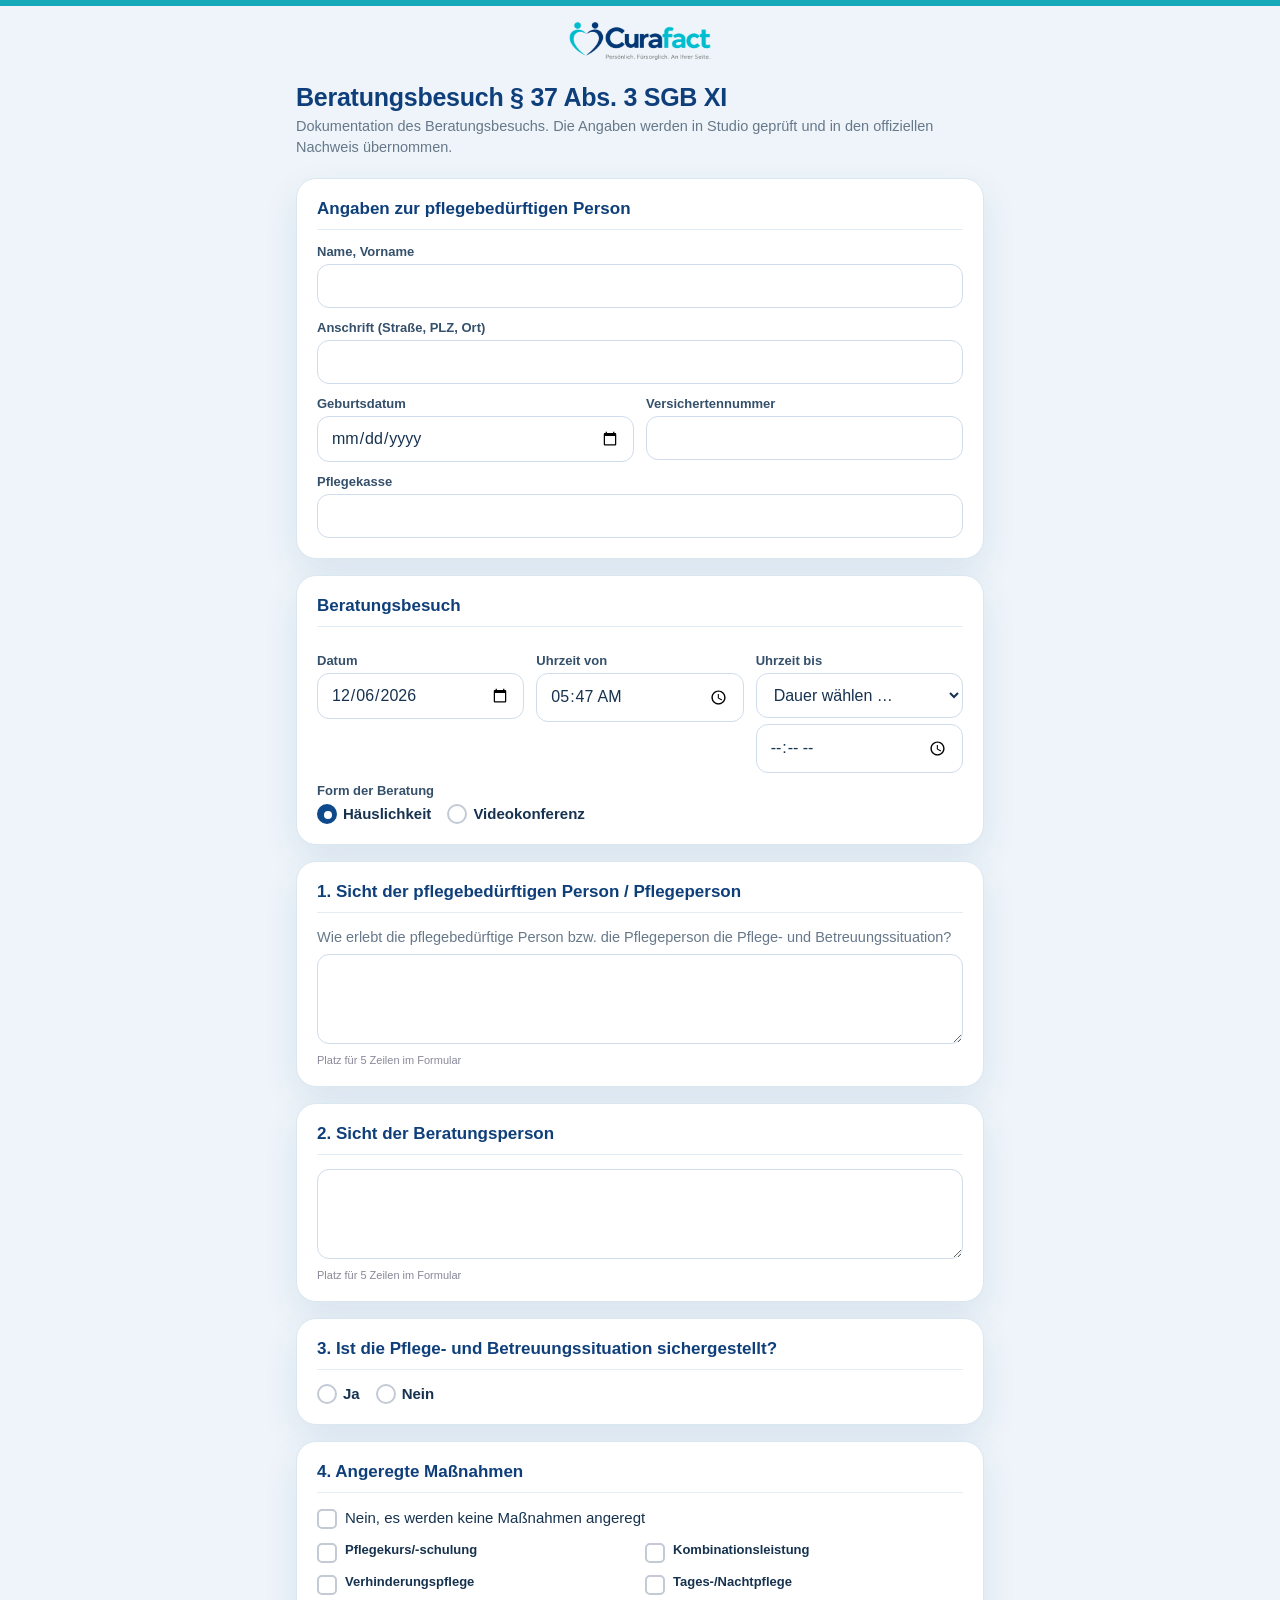
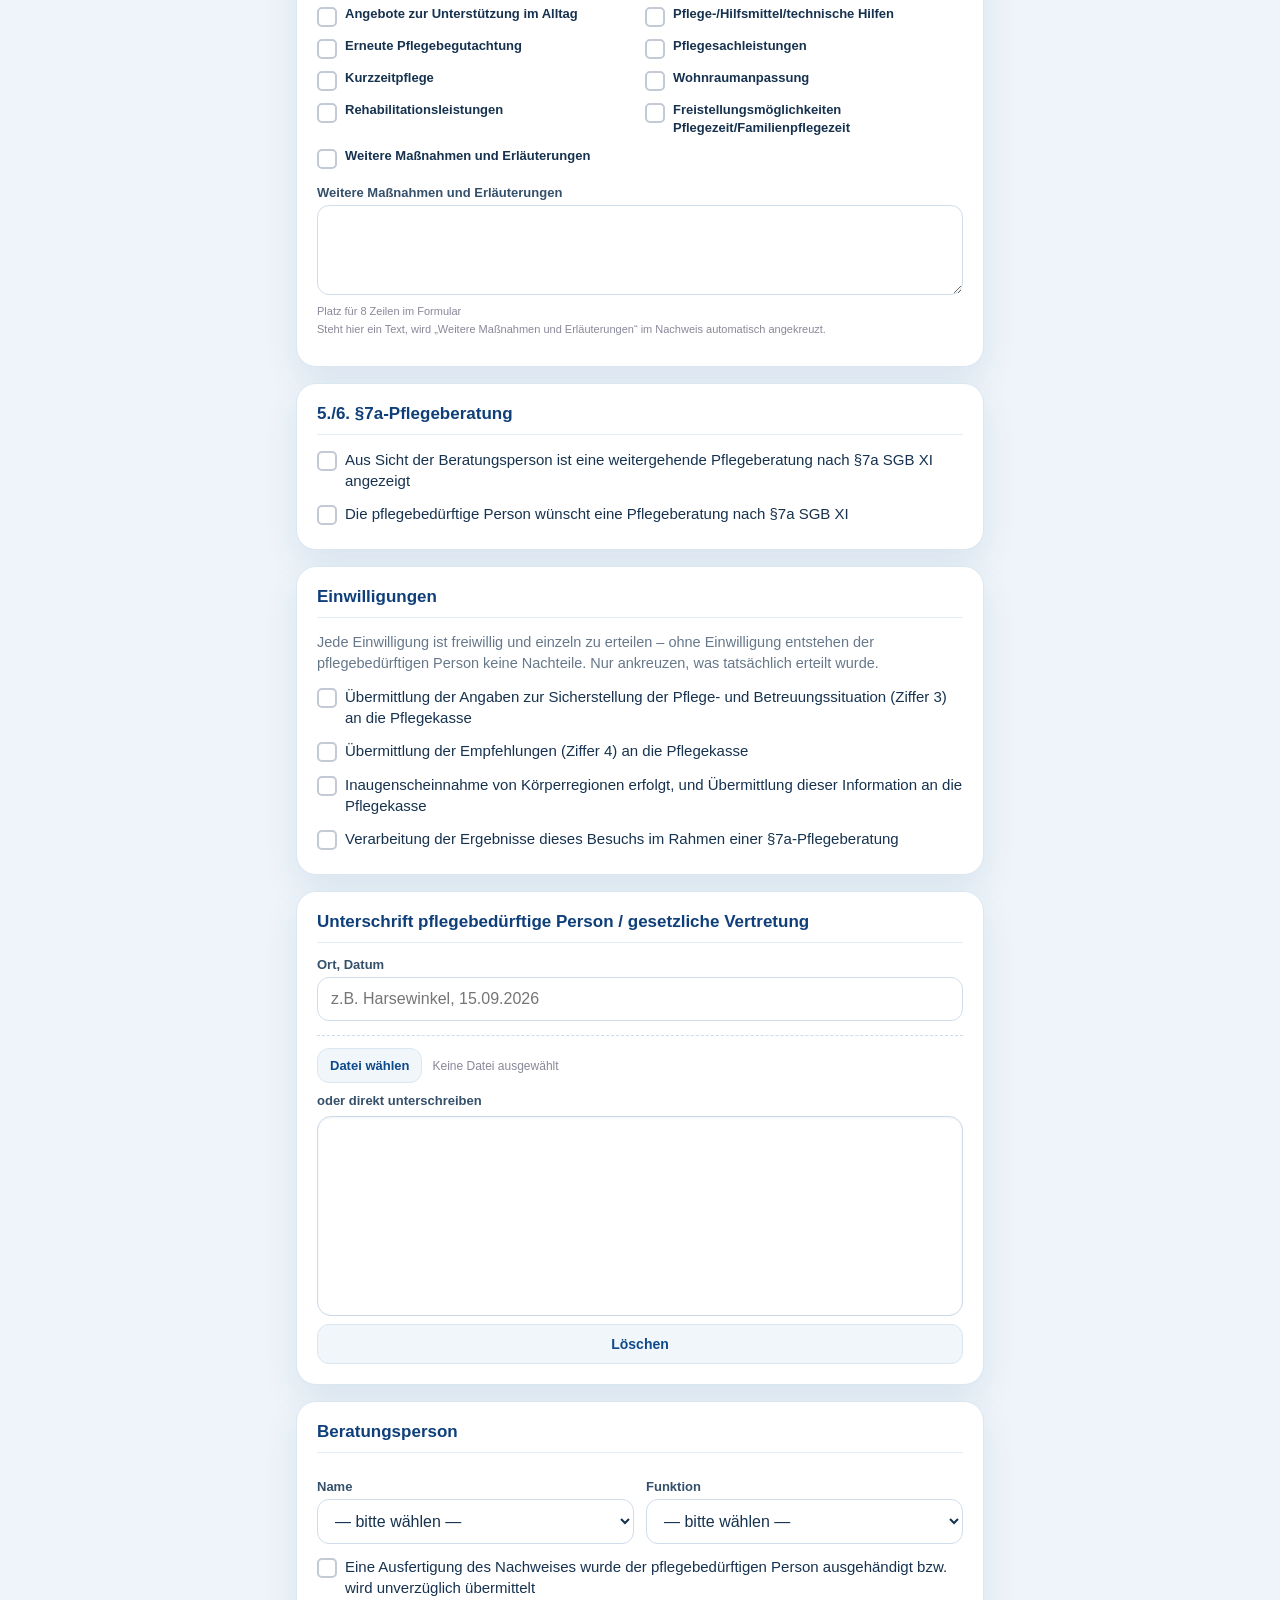
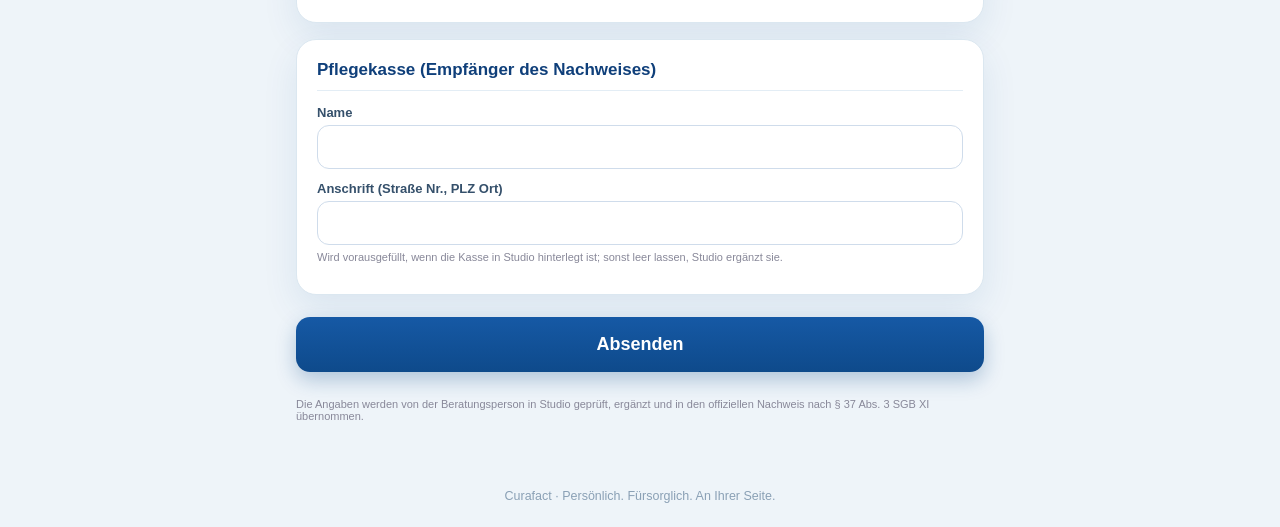
==== beratung.html @ b0fb22d9 "Unterschrift-Seite neu gestaltet (Curafact-Design, glatte Zeichnung, Erfolgsansicht); Fernaufnahme-S" ====
<!doctype html><html lang="de"><head><meta charset="utf-8">
<meta name="viewport" content="width=device-width, initial-scale=1, maximum-scale=1">
<title>CuraFact - Beratungsbesuch § 37 Abs. 3 SGB XI</title>
<style>
:root{--blue:#0b457f;--blue2:#4f5fe0}
*{box-sizing:border-box}
html,body{margin:0;background:#f2f5fb;font-family:-apple-system,sans-serif;color:#111}
.wrap{max-width:640px;margin:0 auto;padding:16px 16px 40px}
h1{font-size:19px;color:var(--blue);margin:10px 0 2px}
.sub{color:#667;font-size:13px;margin:0 0 18px}
.box{background:#fff;border-radius:14px;padding:16px;margin-bottom:14px;box-shadow:0 1px 3px rgba(0,0,0,.08)}
.box h2{font-size:15px;color:var(--blue);margin:0 0 12px;border-bottom:1px solid #e5e7eb;padding-bottom:8px}
label{display:block;font-size:12px;color:#555;margin:10px 0 3px}
input[type=text],input[type=date],input[type=time],select,textarea{
  width:100%;min-width:0;padding:11px;border:1px solid #d7dce5;border-radius:9px;font-size:15px;background:#fbfcfe}
textarea{min-height:90px;resize:vertical}
/* Eigenes, browserunabhaengiges Kaestchen-Design - das native Aussehen von
   Checkbox/Radio unterscheidet sich stark zwischen Safari/Chrome/Android. */
input[type=checkbox],input[type=radio]{
  -webkit-appearance:none;appearance:none;flex:none;width:20px;height:20px;
  border:2px solid #c3cad6;background:#fff;cursor:pointer;position:relative;margin:0}
input[type=checkbox]{border-radius:5px}
input[type=radio]{border-radius:50%}
input[type=checkbox]:checked,input[type=radio]:checked{background:var(--blue);border-color:var(--blue)}
input[type=checkbox]:checked::after{content:'';position:absolute;left:6px;top:2px;width:5px;height:10px;
  border:solid #fff;border-width:0 2px 2px 0;transform:rotate(45deg)}
input[type=radio]:checked::after{content:'';position:absolute;left:5px;top:5px;width:8px;height:8px;border-radius:50%;background:#fff}
.checkline{display:flex;align-items:flex-start;gap:8px;font-size:14px;color:#222;margin:12px 0 4px}
.checkline input{margin-top:2px}
.grid2{display:grid;grid-template-columns:1fr 1fr;gap:0 12px}
.grid3{display:grid;grid-template-columns:1fr 1fr 1fr;gap:0 12px}
.grid2>div,.grid3>div{min-width:0}
@media (max-width:420px){.grid3{grid-template-columns:1fr}.grid2{grid-template-columns:1fr}}
.mnGrid{display:grid;grid-template-columns:1fr 1fr;gap:2px 10px;margin-top:8px}
.mnGrid .checkline{margin:4px 0;font-size:13px}
@media (max-width:380px){.mnGrid{grid-template-columns:1fr}}
.radioRow{display:flex;gap:16px;margin-top:6px;flex-wrap:wrap}
.radioRow label{display:flex;align-items:center;gap:6px;font-size:14px;color:#222;margin:0}
button{border:0;border-radius:9px;font-size:14px;font-weight:600;padding:11px 14px;cursor:pointer}
canvas{width:100%;height:150px;background:#fff;border:1px solid #d7dce5;border-radius:10px;touch-action:none;display:block;margin-top:8px}
.sigbar{display:flex;gap:8px;margin-top:8px}
.sigbar button{flex:1;background:#e9ecf2;color:#333}
.sigArea{margin-top:14px;padding-top:12px;border-top:1px dashed #dde2eb}
.sigFileRow{display:flex;align-items:center;gap:10px;flex-wrap:wrap}
.fileBtnStyle{background:#e9ecf2;color:#333;padding:9px 12px;font-size:13px}
.fileStatusStyle{font-size:12px;color:#889}
.sigPreviewImg{max-width:100%;max-height:110px;border:1px solid #d7dce5;border-radius:8px;margin-top:8px;display:block}
.hidden{display:none}
.note{font-size:11px;color:#889;margin-top:6px}
.tbBar{display:flex;gap:8px;align-items:center;flex-wrap:wrap;margin-top:6px}
.tbBar select{flex:1;min-width:180px;padding:9px;font-size:14px}
.tbCount{font-size:11px;color:#889}
.hint{background:#eef5fd;border:1px solid #cfe0f5;color:#1d3a5c;border-radius:9px;padding:9px 11px;font-size:12px;margin:8px 0}
.docCard{border:1px solid #d7dce5;border-radius:11px;padding:12px;margin-top:12px;background:#fbfcfe}
.docCard b{font-size:14px;color:#222}
.docBtns{display:flex;gap:8px;margin-top:8px;flex-wrap:wrap}
.docBtns button{background:#e9ecf2;color:#333}
.docBtns button.print{background:var(--blue);color:#fff}
.docFrame{width:100%;height:480px;border:1px solid #d7dce5;border-radius:8px;margin-top:10px;background:#fff}
#submitBtn{background:#1f8f4d;color:#fff;width:100%;padding:15px;font-size:16px;margin-top:6px}
#msg{text-align:center;padding:10px;font-size:14px}

/* ===== Curafact-Erscheinungsbild (einheitlich für alle Fernaufnahme-Seiten) ===== */
:root{--blue:#0E4A8B;--navy:#0F3F7A;--cyan:#16A9BA}
html,body{background:#eef4f9;color:#16324f;font-family:-apple-system,BlinkMacSystemFont,"SF Pro Text","Helvetica Neue",Arial,sans-serif;-webkit-text-size-adjust:100%}
.cfbar{height:6px;background:#16A9BA}
.cfhead{display:flex;justify-content:center;padding:16px 16px 0}.cfhead img{height:38px;width:auto;display:block}
.wrap{max-width:720px;padding:10px 16px 56px}
h1{font-size:25px;line-height:1.2;color:var(--navy);letter-spacing:-.01em;margin:12px 0 4px}
.sub{font-size:14.5px;line-height:1.45;color:#66788a;margin:0 0 20px}
.box{background:#fff;border:1px solid #dbe7f0;border-radius:20px;padding:20px;margin-bottom:16px;box-shadow:0 14px 36px rgba(14,74,139,.09)}
.box h2{font-size:17px;color:var(--navy);margin:0 0 14px;padding-bottom:10px;border-bottom:1px solid #e3edf5}
label{font-size:13px;font-weight:700;color:#35506b;margin:12px 0 5px}
input[type=text],input[type=date],input[type=time],select,textarea{border:1.5px solid #cfdceb;border-radius:12px;padding:12px 13px;font-size:16px;background:#fff;font-family:inherit;color:#16324f}
input[type=text]:focus,input[type=date]:focus,input[type=time]:focus,select:focus,textarea:focus{outline:none;border-color:var(--cyan);box-shadow:0 0 0 4px rgba(22,169,186,.16)}
input[type=checkbox]:checked,input[type=radio]:checked{background:var(--blue);border-color:var(--blue)}
.checkline{font-size:15px;line-height:1.4;color:#16324f}
.radioRow label{font-size:15px;color:#16324f;font-weight:600}
canvas{height:200px;border:1.5px solid #c9d9e8;border-radius:14px;box-shadow:inset 0 1px 3px rgba(14,74,139,.06)}
button{font-family:inherit;border-radius:12px}
.sigbar button,.fileBtnStyle,.docBtns button{background:#f1f6fb;color:var(--blue);border:1.5px solid #dbe7f0}
.docBtns button.print{background:var(--blue);color:#fff;border-color:var(--blue)}
.sigArea{border-top:1px dashed #cfdceb}
.docCard{background:#f8fbfe;border:1px solid #dbe7f0;border-radius:14px}
.hint{background:#eaf6f9;border:1px solid #c5e4ea;color:#1d4a55;border-radius:12px;font-size:13px;line-height:1.4}
#submitBtn{background:linear-gradient(180deg,#1659a5,#0E4A8B)!important;color:#fff;padding:17px;font-size:18px;border-radius:14px;box-shadow:0 8px 20px rgba(14,74,139,.28)}
#submitBtn:disabled{opacity:.55}
#msg{font-size:15px;font-weight:600;color:#35506b}
.cffoot{text-align:center;color:#8aa0b5;font-size:12.5px;padding:0 16px 24px}
</style></head><body><div class="cfbar"></div><div class="cfhead"><img src="[data-uri]" alt="Curafact"></div>
<div class="wrap">
  <h1>Beratungsbesuch § 37 Abs. 3 SGB XI</h1>
  <p class="sub" id="pageSub">Dokumentation des Beratungsbesuchs. Die Angaben werden in Studio geprüft und in den offiziellen Nachweis übernommen.</p>

  <div class="box">
    <h2>Angaben zur pflegebedürftigen Person</h2>
    <label>Name, Vorname</label><input type="text" id="pflege_name">
    <label>Anschrift (Straße, PLZ, Ort)</label><input type="text" id="pflege_anschrift">
    <div class="grid2">
      <div><label>Geburtsdatum</label><input type="date" id="pflege_geburtsdatum"></div>
      <div><label>Versichertennummer</label><input type="text" id="pflege_kvnr"></div>
    </div>
    <label>Pflegekasse</label><input type="text" id="pflege_kasse">
  </div>

  <div class="box">
    <h2>Beratungsbesuch</h2>
    <div class="grid3">
      <div><label>Datum</label><input type="date" id="besuch_datum"></div>
      <div><label>Uhrzeit von</label><input type="time" id="besuch_von"></div>
      <div><label>Uhrzeit bis</label><select id="besuch_dauer"><option value="">Dauer wählen …</option><option value="30">30 Minuten</option><option value="45">45 Minuten</option><option value="60">1 Stunde</option></select><input type="time" id="besuch_bis" style="margin-top:6px"></div>
    </div>
    <label style="margin-top:10px">Form der Beratung</label>
    <div class="radioRow">
      <label><input type="radio" name="besuch_form" id="form_haeuslich" checked> Häuslichkeit</label>
      <label><input type="radio" name="besuch_form" id="form_video"> Videokonferenz</label>
    </div>
  </div>

  <div class="box">
    <h2>1. Sicht der pflegebedürftigen Person / Pflegeperson</h2>
    <p class="sub" style="margin:0 0 6px">Wie erlebt die pflegebedürftige Person bzw. die Pflegeperson die Pflege- und Betreuungssituation?</p>
    <textarea id="einschaetzung_pflegeperson" data-tb="pflegeperson" data-w="456" data-zeilen="5"></textarea>
    <div class="tbBar" data-tbbar="pflegeperson"></div>
  </div>

  <div class="box">
    <h2>2. Sicht der Beratungsperson</h2>
    <textarea id="einschaetzung_beratungsperson" data-tb="beratungsperson" data-w="455.6" data-zeilen="5"></textarea>
    <div class="tbBar" data-tbbar="beratungsperson"></div>
  </div>

  <div class="box">
    <h2>3. Ist die Pflege- und Betreuungssituation sichergestellt?</h2>
    <div class="radioRow">
      <label><input type="radio" name="sichergestellt" id="sicher_ja"> Ja</label>
      <label><input type="radio" name="sichergestellt" id="sicher_nein"> Nein</label>
    </div>
    <div id="sicher_grund_box" class="hidden"><label>Nein, weil</label><textarea id="sichergestellt_grund" style="min-height:60px" data-tb="sichergestellt_grund" data-w="454.9" data-zeilen="5"></textarea><div class="tbBar" data-tbbar="sichergestellt_grund"></div></div>
  </div>

  <div class="box">
    <h2>4. Angeregte Maßnahmen</h2>
    <div class="checkline"><input type="checkbox" id="massnahmen_keine"><span>Nein, es werden keine Maßnahmen angeregt</span></div>
    <div class="mnGrid" id="mnGrid"></div>
    <label>Weitere Maßnahmen und Erläuterungen</label>
    <textarea id="massnahmen_erlaeuterung" data-tb="massnahmen_erlaeuterung" data-w="456" data-zeilen="8"></textarea>
    <div class="tbBar" data-tbbar="massnahmen_erlaeuterung"></div>
    <p class="note">Steht hier ein Text, wird „Weitere Maßnahmen und Erläuterungen“ im Nachweis automatisch angekreuzt.</p>
  </div>

  <div class="box">
    <h2>5./6. §7a-Pflegeberatung</h2>
    <div class="checkline"><input type="checkbox" id="beratung_7a_angezeigt"><span>Aus Sicht der Beratungsperson ist eine weitergehende Pflegeberatung nach §7a SGB XI angezeigt</span></div>
    <div class="checkline"><input type="checkbox" id="wunsch_7a"><span>Die pflegebedürftige Person wünscht eine Pflegeberatung nach §7a SGB XI</span></div>
  </div>

  <div class="box">
    <h2>Einwilligungen</h2>
    <p class="sub" style="margin:0 0 6px">Jede Einwilligung ist freiwillig und einzeln zu erteilen – ohne Einwilligung entstehen der pflegebedürftigen Person keine Nachteile. Nur ankreuzen, was tatsächlich erteilt wurde.</p>
    <div class="checkline"><input type="checkbox" id="einwilligung_ziffer3"><span>Übermittlung der Angaben zur Sicherstellung der Pflege- und Betreuungssituation (Ziffer 3) an die Pflegekasse</span></div>
    <div class="checkline"><input type="checkbox" id="einwilligung_ziffer4"><span>Übermittlung der Empfehlungen (Ziffer 4) an die Pflegekasse</span></div>
    <div class="checkline"><input type="checkbox" id="einwilligung_inaugenschein"><span>Inaugenscheinnahme von Körperregionen erfolgt, und Übermittlung dieser Information an die Pflegekasse</span></div>
    <div class="checkline"><input type="checkbox" id="einwilligung_7a_verarbeitung"><span>Verarbeitung der Ergebnisse dieses Besuchs im Rahmen einer §7a-Pflegeberatung</span></div>
  </div>

  <div class="box hidden" id="unterlagenBox">
    <h2>Verträge &amp; Unterlagen der Beratungsstelle</h2>
    <p class="sub" style="margin:0 0 6px">Ansehen, unterschreiben lassen und direkt ausdrucken (AirPrint). Die Unterlagen werden in Studio in die Kundenakte übernommen. Die Unterschrift der Beratungsstelle (UG) wird durch die Geschäftsführung nachgeholt.</p>
    <div class="grid2"><div><label>Ort</label><input type="text" id="v_ort"></div><div><label>Datum</label><input type="text" id="v_datum" placeholder="TT.MM.JJJJ"></div></div>
    <div id="unterlagenListe"></div>
  </div>

  <div class="box">
    <h2>Unterschrift pflegebedürftige Person / gesetzliche Vertretung</h2>
    <label>Ort, Datum</label><input type="text" id="ort_datum_unterschrift" placeholder="z.B. Harsewinkel, 15.09.2026">
    <div class="sigArea">
      <div class="sigFileRow">
        <button type="button" class="fileBtnStyle" id="sigfilebtn_pflege">Datei wählen</button>
        <input type="file" accept="image/*" id="sigfile_pflege" class="hidden">
        <span class="fileStatusStyle" id="sigfilestatus_pflege">Keine Datei ausgewählt</span>
      </div>
      <img id="sigpreview_pflege" class="sigPreviewImg hidden">
      <label style="margin-top:10px">oder direkt unterschreiben</label>
      <canvas id="sig_pflege"></canvas>
      <div class="sigbar"><button type="button" id="sigclear_pflege">Löschen</button></div>
    </div>
  </div>

  <div class="box">
    <h2>Beratungsperson</h2>
    <div class="grid2">
      <div><label>Name</label><select id="beratungsperson_sel"></select><input type="text" id="beratungsperson_name" autocomplete="off" class="hidden" placeholder="Name der Beratungsperson" style="margin-top:6px"></div>
      <div><label>Funktion</label><select id="beratungsfunktion_sel"></select><input type="text" id="beratungsperson_funktion" class="hidden" placeholder="z.B. Pflegefachkraft" autocomplete="off" style="margin-top:6px"></div>
    </div>
    <div class="checkline"><input type="checkbox" id="ausgehaendigt"><span>Eine Ausfertigung des Nachweises wurde der pflegebedürftigen Person ausgehändigt bzw. wird unverzüglich übermittelt</span></div>
    <div id="sigBeraterBox" class="sigArea hidden">
      <label style="margin-top:0"><b>Unterschrift Beratungsperson</b> – nur bei Beratung per Videokonferenz</label>
      <div class="sigFileRow">
        <button type="button" class="fileBtnStyle" id="sigfilebtn_berater">Datei wählen</button>
        <input type="file" accept="image/*" id="sigfile_berater" class="hidden">
        <span class="fileStatusStyle" id="sigfilestatus_berater">Keine Datei ausgewählt</span>
      </div>
      <img id="sigpreview_berater" class="sigPreviewImg hidden">
      <label style="margin-top:10px">oder direkt unterschreiben</label>
      <canvas id="sig_berater"></canvas>
      <div class="sigbar"><button type="button" id="sigclear_berater">Löschen</button></div>
    </div>
  </div>

  <div class="box">
    <h2>Pflegekasse (Empfänger des Nachweises)</h2>
    <label>Name</label><input type="text" id="kasse_name">
    <label>Anschrift (Straße Nr., PLZ Ort)</label><input type="text" id="kasse_anschrift">
    <p class="note">Wird vorausgefüllt, wenn die Kasse in Studio hinterlegt ist; sonst leer lassen, Studio ergänzt sie.</p>
  </div>

  <button type="button" id="submitBtn">Absenden</button>
  <div id="msg"></div>
  <p class="note">Die Angaben werden von der Beratungsperson in Studio geprüft, ergänzt und in den offiziellen Nachweis nach § 37 Abs. 3 SGB XI übernommen.</p>
</div>

<script>
var SUBMIT_URL='https://vdqumlxjmgqrmwlxqwre.supabase.co/functions/v1/submit';
var PORTAL_DATA_URL='https://vdqumlxjmgqrmwlxqwre.supabase.co/functions/v1/portal-data';
var params=new URLSearchParams(location.search);
var SESSION=params.get('s')||'';
var LABEL=params.get('l')||'';
if(LABEL)document.getElementById('pageSub').textContent=LABEL;
function $(id){return document.getElementById(id)}

var MASSNAHMEN=[
  ['pflegekurs','Pflegekurs/-schulung'],['kombinationsleistung','Kombinationsleistung'],
  ['verhinderungspflege','Verhinderungspflege'],['tages_nachtpflege','Tages-/Nachtpflege'],
  ['unterstuetzung_alltag','Angebote zur Unterstützung im Alltag'],['pflege_hilfsmittel','Pflege-/Hilfsmittel/technische Hilfen'],
  ['erneute_pflegebegutachtung','Erneute Pflegebegutachtung'],['pflegesachleistungen','Pflegesachleistungen'],
  ['kurzzeitpflege','Kurzzeitpflege'],['wohnraumanpassung','Wohnraumanpassung'],
  ['rehabilitationsleistungen','Rehabilitationsleistungen'],['freistellungsmoeglichkeiten','Freistellungsmöglichkeiten Pflegezeit/Familienpflegezeit'],
  ['weitere_massnahmen','Weitere Maßnahmen und Erläuterungen']
];
(function(){
  var html='';
  for(var i=0;i<MASSNAHMEN.length;i++){
    html+='<label class="checkline"><input type="checkbox" id="mn_'+MASSNAHMEN[i][0]+'"><span>'+MASSNAHMEN[i][1]+'</span></label>';
  }
  $('mnGrid').innerHTML=html;
})();

$('sicher_ja').onchange=function(){$('sicher_grund_box').classList.add('hidden')};
$('sicher_nein').onchange=function(){$('sicher_grund_box').classList.remove('hidden')};
$('form_video').onchange=function(){$('sigBeraterBox').classList.remove('hidden')};
$('form_haeuslich').onchange=function(){$('sigBeraterBox').classList.add('hidden')};
$('massnahmen_keine').onchange=function(){
  if(this.checked){for(var i=0;i<MASSNAHMEN.length;i++){$('mn_'+MASSNAHMEN[i][0]).checked=false}$('massnahmen_erlaeuterung').value='';updateCounters()}
};

/* ---------- Unterschrift: Zeichenfeld oder Datei; leere Unterschriften werden erkannt ---------- */
function dataUrlIsBlank(du){
  return new Promise(function(res){
    if(!du||du.indexOf('data:')!==0){res(true);return}
    var im=new Image();
    im.onload=function(){
      var c=document.createElement('canvas');c.width=im.width;c.height=im.height;
      var x=c.getContext('2d');x.drawImage(im,0,0);
      var d=x.getImageData(0,0,c.width,c.height).data,ink=0;
      for(var i=0;i<d.length;i+=4){if(d[i+3]>10&&(d[i]<235||d[i+1]<235||d[i+2]<235)){ink++;if(ink>40){res(false);return}}}
      res(true);
    };
    im.onerror=function(){res(false)};
    im.src=du;
  });
}
/* Glatte Unterschrift: Pointer-Events (Finger, Apple Pencil, Maus), Strichbreite nach Druck bzw. Geschwindigkeit, Kurvenglättung */
function attachSmoothPen(canvas,opts){
  opts=opts||{};
  var ctx=canvas.getContext('2d'),pts=[],lastW=0,drawing=false,id=null;
  canvas.style.touchAction='none';
  function unit(){var r=canvas.getBoundingClientRect();return r.width?canvas.width/r.width:1}
  function pos(e){var r=canvas.getBoundingClientRect();return {x:(e.clientX-r.left)*(canvas.width/r.width),y:(e.clientY-r.top)*(canvas.height/r.height),t:e.timeStamp||Date.now(),p:(e.pointerType==='pen'&&e.pressure>0)?e.pressure:null}}
  function mid(a,b){return {x:(a.x+b.x)/2,y:(a.y+b.y)/2}}
  function style(){ctx.lineCap='round';ctx.lineJoin='round';ctx.strokeStyle=opts.color||'#0b1f3a';ctx.fillStyle=ctx.strokeStyle}
  function widthFor(p0,p1){
    var u=unit(),minW=1.3*u,maxW=3.4*u;
    if(p1.p!=null)return minW+(maxW-minW)*Math.min(1,p1.p*1.2);
    var dt=Math.max(1,p1.t-p0.t),v=Math.hypot(p1.x-p0.x,p1.y-p0.y)/dt/u; /* sichtbare px pro ms */
    return maxW-(maxW-minW)*Math.min(1,v/2.4);
  }
  function seg(){
    var n=pts.length;if(n<2)return;
    var p0=pts[n-2],p1=pts[n-1],w=widthFor(p0,p1);
    lastW=lastW?lastW*0.7+w*0.3:w;
    var m0=n>2?mid(pts[n-3],p0):p0,m1=mid(p0,p1);
    ctx.lineWidth=lastW;ctx.beginPath();ctx.moveTo(m0.x,m0.y);ctx.quadraticCurveTo(p0.x,p0.y,m1.x,m1.y);ctx.stroke();
  }
  function down(e){
    if(e.pointerType==='mouse'&&e.button!==0)return;
    if(opts.beforeDraw)opts.beforeDraw();drawing=true;id=e.pointerId;pts=[];lastW=0;style();
    try{canvas.setPointerCapture(id)}catch(x){}
    var p=pos(e);pts.push(p);
    if(opts.onStart)opts.onStart();
    e.preventDefault();
  }
  function move(e){
    if(!drawing||e.pointerId!==id)return;
    var list=(e.getCoalescedEvents&&e.getCoalescedEvents())||[];if(!list.length)list=[e];
    for(var i=0;i<list.length;i++){pts.push(pos(list[i]));seg()}
    e.preventDefault();
  }
  function up(e){
    if(!drawing||(e&&e.pointerId!==id))return;
    drawing=false;
    if(pts.length===1){style();ctx.beginPath();ctx.arc(pts[0].x,pts[0].y,Math.max(1,1.6*unit()),0,Math.PI*2);ctx.fill()}
    else if(pts.length>1){var a=pts[pts.length-2],b=pts[pts.length-1],m=mid(a,b);ctx.lineWidth=lastW||1.8*unit();ctx.beginPath();ctx.moveTo(m.x,m.y);ctx.lineTo(b.x,b.y);ctx.stroke()}
    pts=[];
    if(opts.onEnd)opts.onEnd();
  }
  canvas.addEventListener('pointerdown',down);
  canvas.addEventListener('pointermove',move);
  canvas.addEventListener('pointerup',up);
  canvas.addEventListener('pointercancel',up);
}

function setupSigInput(prefix){
  var canvas=$('sig_'+prefix);
  var ctx=canvas.getContext('2d');
  function resize(){var r=canvas.getBoundingClientRect();var d=Math.max(2,window.devicePixelRatio||2);canvas.width=Math.round(r.width*d);canvas.height=Math.round(r.height*d)}
  resize();
  var hasDrawing=false, uploadedDataUrl=null;
  attachSmoothPen(canvas,{beforeDraw:function(){if(canvas.width<20)resize()},onStart:function(){hasDrawing=true;uploadedDataUrl=null}});

  var fileBtn=$('sigfilebtn_'+prefix), fileInput=$('sigfile_'+prefix), fileStatus=$('sigfilestatus_'+prefix), preview=$('sigpreview_'+prefix);
  fileBtn.onclick=function(){fileInput.click()};
  fileInput.onchange=function(){
    var f=fileInput.files[0];
    if(!f)return;
    var reader=new FileReader();
    reader.onload=function(){
      uploadedDataUrl=reader.result;
      fileStatus.textContent=f.name;
      preview.src=uploadedDataUrl;
      preview.classList.remove('hidden');
      ctx.clearRect(0,0,canvas.width,canvas.height);
      hasDrawing=false;
    };
    reader.readAsDataURL(f);
  };
  $('sigclear_'+prefix).onclick=function(){
    ctx.clearRect(0,0,canvas.width,canvas.height);
    hasDrawing=false;
    uploadedDataUrl=null;
    fileInput.value='';
    fileStatus.textContent='Keine Datei ausgewählt';
    preview.classList.add('hidden');
    preview.src='';
  };
  return {
    hasFn:function(){return hasDrawing || !!uploadedDataUrl},
    getDataUrl:function(){return uploadedDataUrl || (hasDrawing?canvas.toDataURL('image/png'):'')},
    setDataUrl:function(du,name){
      uploadedDataUrl=du;hasDrawing=false;
      ctx.clearRect(0,0,canvas.width,canvas.height);
      fileStatus.textContent=name||'Gespeicherte Unterschrift';
      preview.src=du;preview.classList.remove('hidden');
    }
  };
}
var sigPflege=setupSigInput('pflege');
var GESPEICHERT={};
/* Bereits in der Kundenakte gespeicherte Unterschrift wiederverwenden (kommt mit der Sitzung aus Studio) */
function addStoredSigButtons(prefix,sigObj){
  var row=document.querySelector('#sigfilebtn_'+prefix);
  if(!row||!sigObj)return;
  row=row.parentNode;
  Array.prototype.forEach.call(row.querySelectorAll('.storedBtn'),function(b){b.remove()});
  [['pflege','pflegebedürftige Person'],['person','gesetzliche Vertretung']].forEach(function(k){
    if(!GESPEICHERT[k[0]])return;
    var b=document.createElement('button');
    b.type='button';b.className='fileBtnStyle storedBtn';b.textContent='Gespeicherte Unterschrift: '+k[1];
    b.onclick=function(){sigObj.setDataUrl(GESPEICHERT[k[0]],'Gespeicherte Unterschrift ('+k[1]+')')};
    row.appendChild(b);
  });
}
var sigBerater=setupSigInput('berater');

/* ---------- Textbausteine (kommen aus Studio mit der Sitzung) ---------- */
var BAUSTEINE=[];
var _m=document.createElement('canvas').getContext('2d');
function wrapCount(text,w,size){
  _m.font=size+'px Helvetica, Arial, sans-serif';
  var n=0, parts=String(text||'').replace(/\r\n?/g,'\n').split('\n');
  for(var p=0;p<parts.length;p++){
    var cur='', words=parts[p].split(' ');
    for(var i=0;i<words.length;i++){
      var cand=cur?cur+' '+words[i]:words[i];
      if(!cur||_m.measureText(cand).width<=w){cur=cand}else{n++;cur=words[i]}
    }
    n++;
  }
  return n;
}
function updateCounter(ta){
  var bar=document.querySelector('[data-tbbar="'+ta.getAttribute('data-tb')+'"]'); if(!bar)return;
  var out=bar.querySelector('.tbCount'); if(!out)return;
  var w=parseFloat(ta.getAttribute('data-w')), max=parseInt(ta.getAttribute('data-zeilen'),10);
  if(!ta.value.trim()){out.textContent='Platz für '+max+' Zeilen im Formular';out.style.color='#889';return}
  var n9=wrapCount(ta.value,w,9);
  if(n9<=max){out.textContent=n9+' von '+max+' Zeilen – passt';out.style.color='#1f8f4d';return}
  var n7=wrapCount(ta.value,w,7);
  if(n7<=max){out.textContent=n9+' Zeilen (max. '+max+') – Schrift wird im PDF verkleinert';out.style.color='#b7791f';return}
  out.textContent='Zu lang (max. '+max+' Zeilen) – würde im PDF gekürzt';out.style.color='#c53030';
}
function updateCounters(){var t=document.querySelectorAll('textarea[data-tb]');for(var i=0;i<t.length;i++)updateCounter(t[i])}
function fillPlaceholders(text){
  var name=($('pflege_name').value||'').trim(), parts=name.split(/\s+/);
  return text.replace(/\{name\}/g,name).replace(/\{vorname\}/g,parts.length>1?parts[0]:'').replace(/\{nachname\}/g,parts.length>1?parts.slice(1).join(' '):name);
}
function buildToolbars(){
  var tas=document.querySelectorAll('textarea[data-tb]');
  for(var i=0;i<tas.length;i++){(function(ta){
    var feld=ta.getAttribute('data-tb');
    var bar=document.querySelector('[data-tbbar="'+feld+'"]');
    var items=BAUSTEINE.filter(function(b){return b.feld===feld});
    var html='';
    if(items.length){
      var groups={}, order=[];
      items.forEach(function(b){var k=b.kategorie||'Allgemein';if(!groups[k]){groups[k]=[];order.push(k)}groups[k].push(b)});
      html+='<select class="tbSel"><option value="">Textbaustein einfügen …</option>';
      order.forEach(function(k){html+='<optgroup label="'+k.replace(/"/g,'&quot;')+'">'+groups[k].map(function(b){return '<option value="'+b.id+'">'+String(b.titel).replace(/</g,'&lt;')+'</option>'}).join('')+'</optgroup>'});
      html+='</select>';
    }
    html+='<span class="tbCount"></span>';
    bar.innerHTML=html;
    var sel=bar.querySelector('.tbSel');
    if(sel)sel.onchange=function(){
      var b=null;for(var j=0;j<items.length;j++){if(items[j].id===sel.value)b=items[j]}
      sel.value='';if(!b)return;
      var txt=fillPlaceholders(String(b.text||''));
      var pos=ta.selectionStart==null?ta.value.length:ta.selectionStart;
      var before=ta.value.slice(0,pos), after=ta.value.slice(pos);
      var sep=before&&!/[\s\n]$/.test(before)?' ':'';
      ta.value=before+sep+txt+after;
      var np=(before+sep+txt).length;ta.focus();try{ta.setSelectionRange(np,np)}catch(e){}
      updateCounter(ta);
    };
    ta.addEventListener('input',function(){updateCounter(ta)});
    updateCounter(ta);
  })(tas[i])}
}
buildToolbars();


/* ---------- Beratungsperson (Auswahl wie in Studio) + Dauer ---------- */
function bisAusDauer(){
  var m=/^(\d{1,2}):(\d{2})$/.exec($('besuch_von').value||''), min=Number($('besuch_dauer').value);
  if(!m||!min)return;
  var t=Number(m[1])*60+Number(m[2])+min, p=function(n){return String(n).padStart(2,'0')};
  $('besuch_bis').value=p(Math.floor(t/60)%24)+':'+p(t%60);
}
$('besuch_dauer').onchange=bisAusDauer;$('besuch_von').addEventListener('change',bisAusDauer);
function fillSel(sel,items,cur,andere){
  var list=items.slice();if(cur&&list.indexOf(cur)<0)list.push(cur);
  sel.innerHTML=(cur?'':'<option value="">— bitte wählen —</option>')+list.map(function(x){return '<option value="'+escH(x)+'"'+(x===cur?' selected':'')+'>'+escH(x)+'</option>'}).join('')+'<option value="__neu__">'+andere+'</option>';
  if(cur)sel.value=cur;
}
var PERSONEN=[];
function syncSel(sel,inp){
  if(sel.value==='__neu__'){inp.classList.remove('hidden');inp.focus()}
  else{inp.classList.add('hidden');inp.value=sel.value}
}
function buildPersonen(personen,funktionen){
  PERSONEN=personen||[];
  var ns=$('beratungsperson_sel'), fs=$('beratungsfunktion_sel');
  var curN=$('beratungsperson_name').value, curF=$('beratungsperson_funktion').value;
  if(!curN&&PERSONEN.length===1){curN=PERSONEN[0].name;curF=curF||PERSONEN[0].funktion}
  if(!funktionen||!funktionen.length)funktionen=['Pflegedienstleitung','Pflegefachkraft','Pflegeberater/in nach § 7a SGB XI'];
  fillSel(ns,PERSONEN.map(function(p){return p.name}),curN,'+ Andere Person …');
  fillSel(fs,funktionen,curF,'+ Andere Funktion …');
  $('beratungsperson_name').value=ns.value==='__neu__'?'':ns.value;$('beratungsperson_funktion').value=fs.value==='__neu__'?'':fs.value;
  ns.onchange=function(){
    syncSel(ns,$('beratungsperson_name'));
    var p=PERSONEN.filter(function(x){return x.name===ns.value})[0];
    if(p&&p.funktion){fillSel(fs,funktionen,p.funktion,'+ Andere Funktion …');syncSel(fs,$('beratungsperson_funktion'))}
  };
  fs.onchange=function(){syncSel(fs,$('beratungsperson_funktion'))};
}
buildPersonen([],[]);

/* ---------- Vorausfüllen aus der Sitzung (Kundendaten + Textbausteine aus Studio) ---------- */
function setV(id,v){var el=$(id);if(el&&v!=null&&v!=='')el.value=v}
(function(){
  var t=new Date(), p=function(n){return String(n).padStart(2,'0')};
  $('besuch_datum').value=t.getFullYear()+'-'+p(t.getMonth()+1)+'-'+p(t.getDate());
  $('besuch_von').value=p(t.getHours())+':'+p(t.getMinutes());
  try{setV('beratungsperson_name',localStorage.getItem('cf_ber_name'));setV('beratungsperson_funktion',localStorage.getItem('cf_ber_funktion'))}catch(e){}
  buildPersonen([],[]);
  if(!SESSION)return;
  fetch(PORTAL_DATA_URL,{method:'POST',headers:{'Content-Type':'application/json'},
    body:JSON.stringify({action:'get_session', session:SESSION})
  }).then(function(res){return res.json().catch(function(){return {ok:false}})}).then(function(r){
    if(!r.ok||!r.customer)return;
    var c=r.customer;
    setV('pflege_name',c.pflege_name);setV('pflege_anschrift',c.pflege_anschrift);setV('pflege_geburtsdatum',c.pflege_geburtsdatum);
    setV('pflege_kvnr',c.pflege_kvnr);setV('pflege_kasse',c.pflege_kasse);
    setV('kasse_name',c.kasse_name||c.pflege_kasse);setV('kasse_anschrift',c.kasse_anschrift);
    setV('beratungsperson_name',c.beratungsperson_name);setV('beratungsperson_funktion',c.beratungsperson_funktion);
    buildPersonen(c.beratungspersonen||[],c.beratungsfunktionen||[]);
    if(c.gespeicherte_unterschriften){GESPEICHERT=c.gespeicherte_unterschriften;addStoredSigButtons('pflege',sigPflege)}
    if(c.textbausteine&&c.textbausteine.length){BAUSTEINE=c.textbausteine;buildToolbars()}
    if(c.unterlagen&&c.unterlagen.length)renderUnterlagen(c.unterlagen,c.vertrag_ort,c.unterzeichner_vorschlag);
  }).catch(function(){});
})();

/* ---------- Verträge & Unterlagen (Tablet ohne Studio): ansehen, unterschreiben, drucken ---------- */
var UNTERLAGEN=[], sigVereinb=null;
function escH(t){return String(t==null?'':t).replace(/[&<>"]/g,function(c){return {'&':'&amp;','<':'&lt;','>':'&gt;','"':'&quot;'}[c]})}
/* Unterschrift unter der Vereinbarung: entweder die gleiche wie beim Nachweis (Kunde entscheidet per Haken) oder eine eigene */
function sameSigChecked(){var cb=document.getElementById('v_same_sig');return !!(cb&&cb.checked)}
function signaturFuerVereinbarung(){
  if(sameSigChecked()&&sigPflege&&sigPflege.hasFn())return sigPflege.getDataUrl();
  if(!sameSigChecked()&&sigVereinb&&sigVereinb.hasFn())return sigVereinb.getDataUrl();
  return '';
}
function docHtml(d){
  var sig='_________________________________';
  var su=signaturFuerVereinbarung();
  if(d.unterschrift_kunde&&su){sig='<img src="'+su+'" style="height:48px">'}
  return d.html.split('[[ORT]]').join(escH($('v_ort').value)).split('[[DATUM]]').join(escH($('v_datum').value)).split('[[SIG_KUNDE]]').join(sig);
}
function printDoc(d){
  var w=window.open('','_blank');
  if(!w){$('msg').textContent='Das Druckfenster wurde blockiert - bitte Pop-ups für diese Seite erlauben.';return}
  d._printed=true;
  w.document.open();w.document.write(docHtml(d));w.document.close();
  w.focus();setTimeout(function(){try{w.print()}catch(e){}},600);
}
function renderUnterlagen(list,ort,vorschlagName){
  UNTERLAGEN=list||[];
  if(!UNTERLAGEN.length)return;
  var t=new Date(), p=function(n){return String(n).padStart(2,'0')};
  $('v_ort').value=ort||'';
  $('v_datum').value=p(t.getDate())+'.'+p(t.getMonth()+1)+'.'+t.getFullYear();
  var html='';
  UNTERLAGEN.forEach(function(d,i){
    html+='<div class="docCard" id="doc_'+i+'"><b>'+escH(d.titel)+'</b><div class="docBtns"><button type="button" data-act="view" data-i="'+i+'">Ansehen</button><button type="button" class="print" data-act="print" data-i="'+i+'">Drucken</button></div><iframe class="docFrame hidden" id="docframe_'+i+'"></iframe>';
    if(d.unterschrift_kunde){
      html+='<div class="checkline" style="margin-top:10px"><input type="checkbox" id="v_same_sig" checked><span>Dieselbe Unterschrift wie beim Nachweis (unten) auch hier verwenden – ohne Haken unterschreibt der Kunde hier gesondert</span></div>';
      html+='<div class="sigArea"><label style="margin-top:0">Name der unterschreibenden Person</label><input type="text" id="v_name" value="'+escH(vorschlagName||'')+'"></div>';
      html+='<div class="sigArea" id="v_own_sig" style="display:none">'+
        '<div class="sigFileRow" style="margin-top:10px"><button type="button" class="fileBtnStyle" id="sigfilebtn_vereinb">Datei wählen</button><input type="file" accept="image/*" id="sigfile_vereinb" class="hidden"><span class="fileStatusStyle" id="sigfilestatus_vereinb">Keine Datei ausgewählt</span></div>'+
        '<img id="sigpreview_vereinb" class="sigPreviewImg hidden"><label style="margin-top:10px">Unterschrift für diese Vereinbarung</label><canvas id="sig_vereinb"></canvas><div class="sigbar"><button type="button" id="sigclear_vereinb">Löschen</button></div></div>';
    }else{
      html+='<div class="checkline"><input type="checkbox" id="v_ausg_'+i+'"><span>Ausdruck wurde der pflegebedürftigen Person ausgehändigt</span></div>';
    }
    html+='</div>';
  });
  $('unterlagenListe').innerHTML=html;
  $('unterlagenBox').classList.remove('hidden');
  if($('sig_vereinb')){sigVereinb=setupSigInput('vereinb');addStoredSigButtons('vereinb',sigVereinb)}
  if($('v_same_sig'))$('v_same_sig').onchange=function(){
    $('v_own_sig').style.display=this.checked?'none':'block';
    if(!this.checked&&sigVereinb){/* Zeichenfläche war versteckt (Breite 0) - Größe neu setzen */var cv=$('sig_vereinb');var r=cv.getBoundingClientRect();var dd=Math.max(2,window.devicePixelRatio||2);if(cv.width<20){cv.width=Math.round(r.width*dd);cv.height=Math.round(r.height*dd)}}
  };
  $('unterlagenListe').onclick=function(e){
    var b=e.target.closest('button[data-act]');if(!b)return;
    var d=UNTERLAGEN[Number(b.getAttribute('data-i'))],i=b.getAttribute('data-i');
    if(b.getAttribute('data-act')==='print'){printDoc(d);return}
    var fr=$('docframe_'+i);
    if(!fr.classList.contains('hidden')){fr.classList.add('hidden');b.textContent='Ansehen';return}
    fr.srcdoc=docHtml(d);fr.classList.remove('hidden');b.textContent='Ausblenden';
  };
}
async function sammleVertraege(){
  var out=[];
  for(var i=0;i<UNTERLAGEN.length;i++){
    var d=UNTERLAGEN[i], item=null;
    if(d.unterschrift_kunde){
      var sig=signaturFuerVereinbarung();
      if(sig&&await dataUrlIsBlank(sig)){return {fehler:'Die Unterschrift unter der Vereinbarung ist leer – bitte noch einmal unterschreiben.'}}
      if(sig||d._printed){item={vorlage_id:d.vorlage_id,ort:$('v_ort').value,datum:$('v_datum').value,name:$('v_name')?$('v_name').value:'',sig_kunde_dataurl:sig,felder:d.felder||{}}}
    }else{
      var ck=$('v_ausg_'+i);
      if((ck&&ck.checked)||d._printed){item={vorlage_id:d.vorlage_id,ort:$('v_ort').value,datum:$('v_datum').value,ausgehaendigt:!!(ck&&ck.checked),felder:d.felder||{}}}
    }
    if(item)out.push(item);
  }
  return {items:out};
}

/* ---------- Absenden ---------- */
$('submitBtn').onclick=async function(){
  var msg=$('msg');
  if(!SESSION){msg.textContent='Ungültiger Link (keine Sitzung).';return}
  if(!sigPflege.hasFn()){msg.textContent='Bitte unterschreiben oder eine Datei wählen.';return}
  var sigP=sigPflege.getDataUrl();
  if(await dataUrlIsBlank(sigP)){msg.textContent='Die Unterschrift ist leer – bitte noch einmal unterschreiben.';return}
  var video=$('form_video').checked;
  var sigB='';
  if(video&&sigBerater.hasFn()){
    sigB=sigBerater.getDataUrl();
    if(await dataUrlIsBlank(sigB)){msg.textContent='Die Unterschrift der Beratungsperson ist leer – bitte noch einmal unterschreiben.';return}
  }
  var vt=await sammleVertraege();
  if(vt.fehler){msg.textContent=vt.fehler;return}
  msg.textContent='Wird gesendet …';
  var massnahmen=[];
  for(var i=0;i<MASSNAHMEN.length;i++){var el=$('mn_'+MASSNAHMEN[i][0]);if(el&&el.checked)massnahmen.push(MASSNAHMEN[i][0])}
  var sichergestellt=null;
  if($('sicher_ja').checked)sichergestellt=true;
  if($('sicher_nein').checked)sichergestellt=false;
  try{localStorage.setItem('cf_ber_name',$('beratungsperson_name').value);localStorage.setItem('cf_ber_funktion',$('beratungsperson_funktion').value)}catch(e){}
  var v=function(id){return $(id).value}, ck=function(id){return $(id).checked};
  var data={
    pflege_name:v('pflege_name'), pflege_anschrift:v('pflege_anschrift'), pflege_geburtsdatum:v('pflege_geburtsdatum'),
    pflege_kvnr:v('pflege_kvnr'), pflege_kasse:v('pflege_kasse'),
    besuch_datum:v('besuch_datum'), besuch_von:v('besuch_von'), besuch_bis:v('besuch_bis'),
    form:video?'videokonferenz':'haeuslichkeit',
    einschaetzung_pflegeperson:v('einschaetzung_pflegeperson'),
    einschaetzung_beratungsperson:v('einschaetzung_beratungsperson'),
    sichergestellt:sichergestellt, sichergestellt_grund:sichergestellt===false?v('sichergestellt_grund'):'',
    massnahmen_keine:ck('massnahmen_keine'), massnahmen:massnahmen, massnahmen_erlaeuterung:v('massnahmen_erlaeuterung'),
    beratung_7a_angezeigt:ck('beratung_7a_angezeigt'), wunsch_7a:ck('wunsch_7a'),
    einwilligung_ziffer3:ck('einwilligung_ziffer3'), einwilligung_ziffer4:ck('einwilligung_ziffer4'),
    einwilligung_inaugenschein:ck('einwilligung_inaugenschein'), einwilligung_7a_verarbeitung:ck('einwilligung_7a_verarbeitung'),
    ort_datum_unterschrift:v('ort_datum_unterschrift'),
    beratungsperson_name:v('beratungsperson_name'), beratungsperson_funktion:v('beratungsperson_funktion'),
    ausgehaendigt:ck('ausgehaendigt'),
    kasse_name:v('kasse_name'), kasse_anschrift:v('kasse_anschrift'),
    sig_pflegebeduerftig_dataurl:sigP, sig_beratungsperson_dataurl:sigB,
    vertraege:vt.items
  };
  fetch(SUBMIT_URL,{method:'POST',headers:{'Content-Type':'application/json'},
    body:JSON.stringify({type:'intake', session:SESSION, role:'main', data:data, dataurl:''})
  }).then(function(res){
    return res.json().catch(function(){return {ok:false}}).then(function(j){return {res:res,j:j}});
  }).then(function(r){
    if(r.res.ok && r.j.ok){msg.textContent='Danke! Die Angaben wurden übertragen und können jetzt in Studio übernommen werden. Dieses Fenster kann geschlossen werden.';$('submitBtn').disabled=true}
    else{msg.textContent='Fehler beim Senden ('+r.res.status+'). '+(r.j&&r.j.message?r.j.message:'')}
  }).catch(function(e){msg.textContent='Fehler: '+e});
};
</script>
<div class="cffoot">Curafact · Persönlich. Fürsorglich. An Ihrer Seite.</div></body></html>
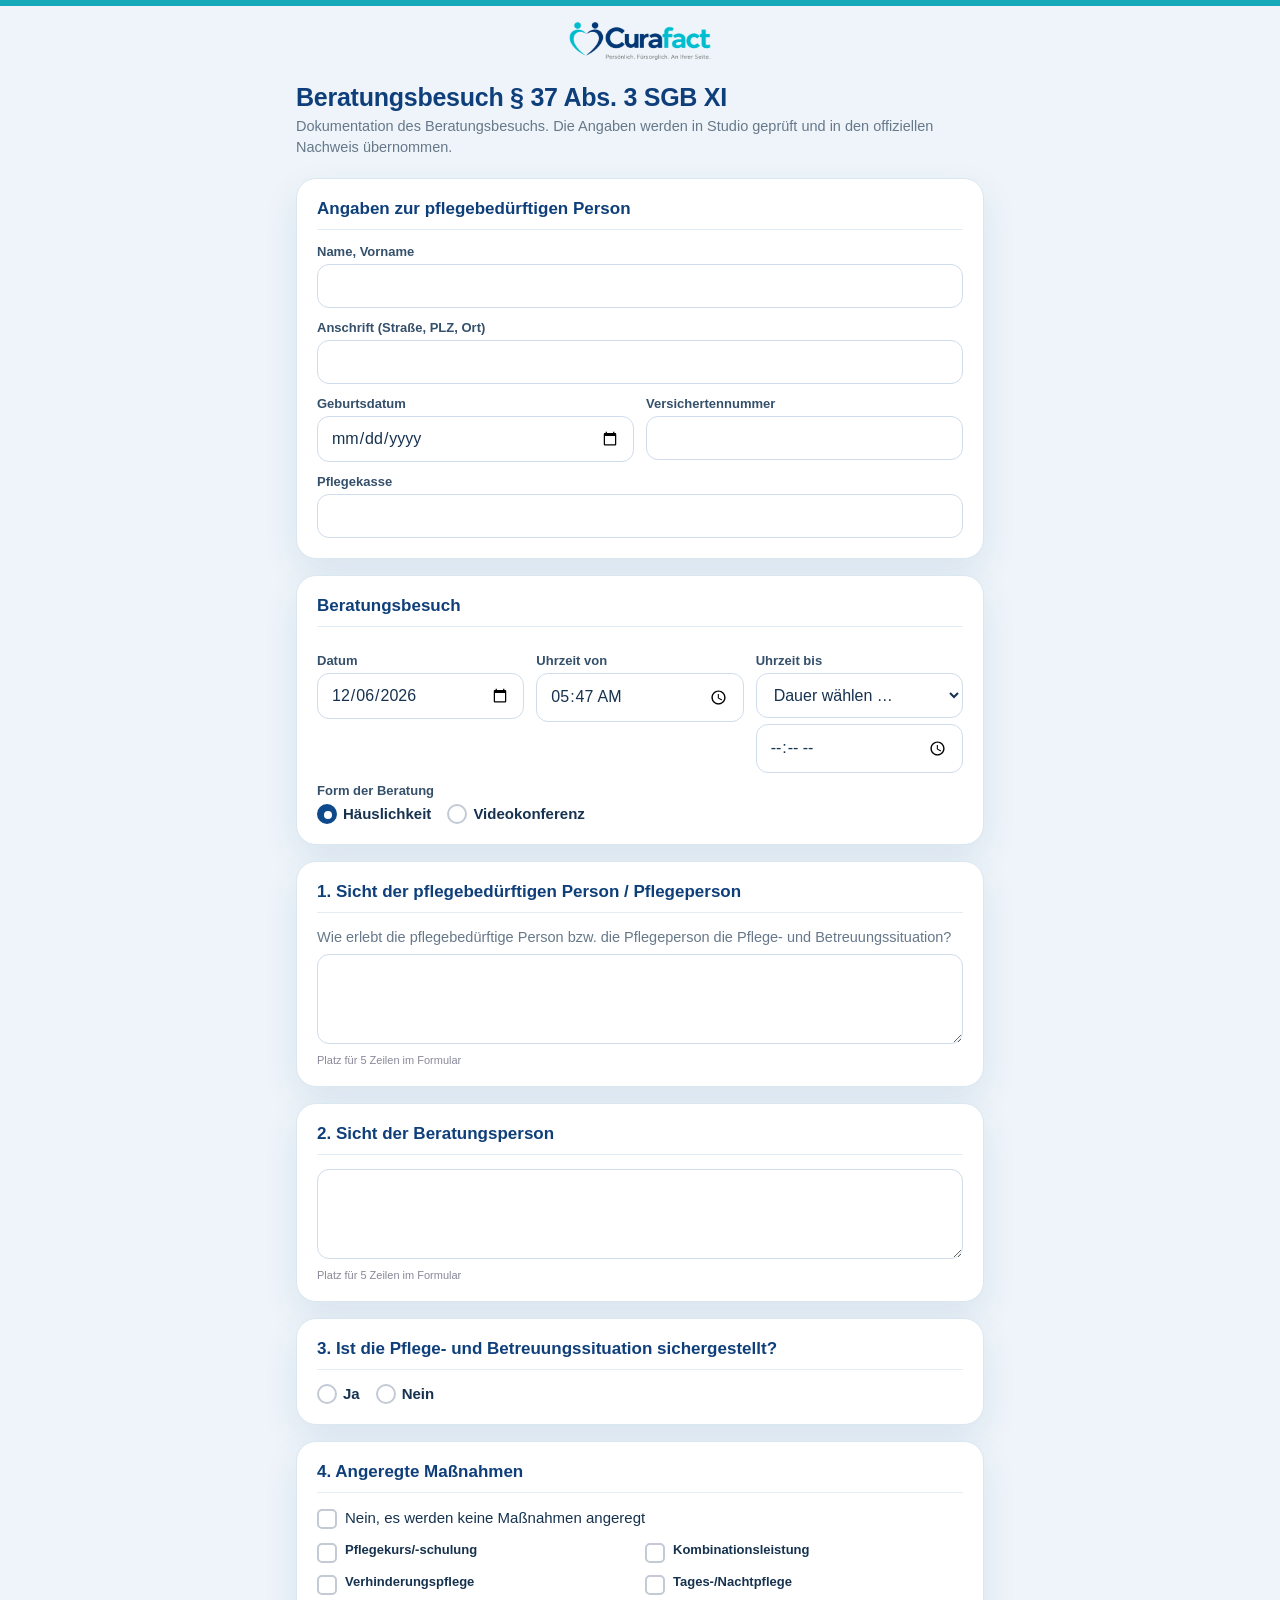
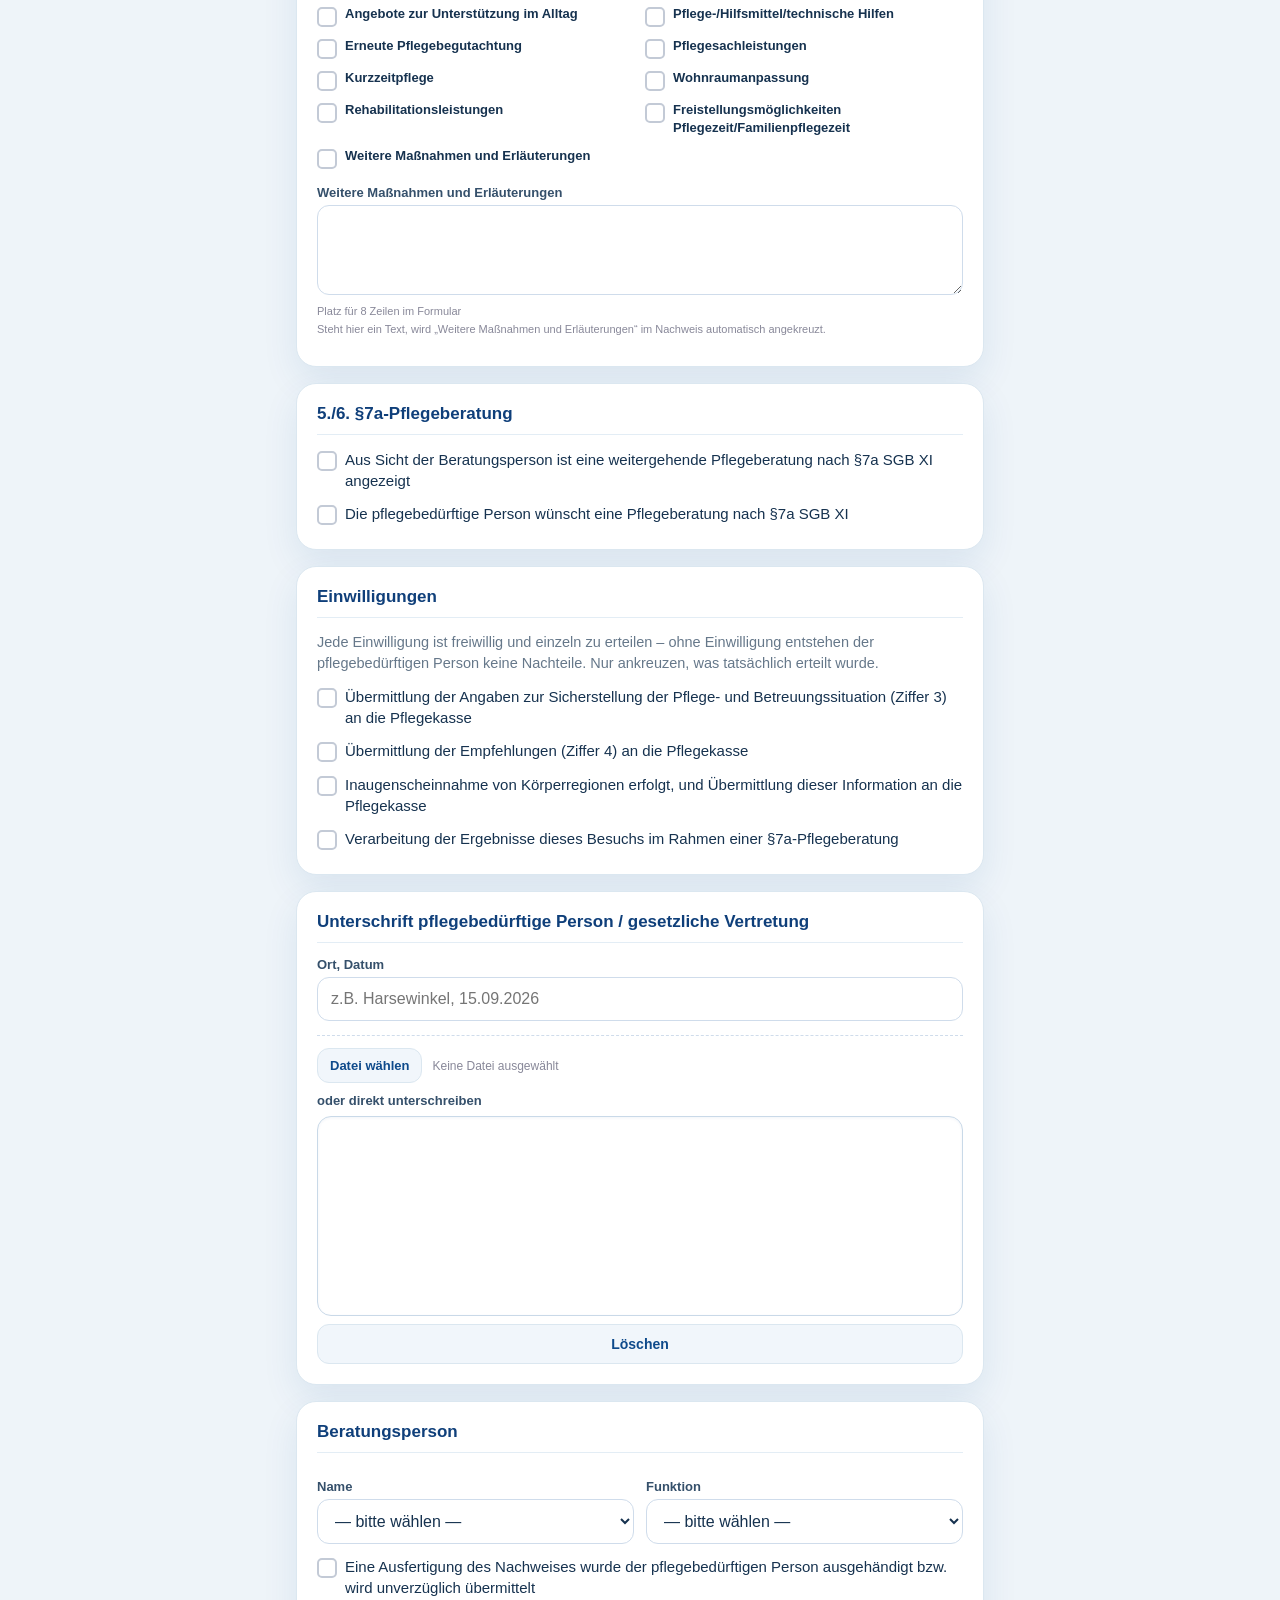
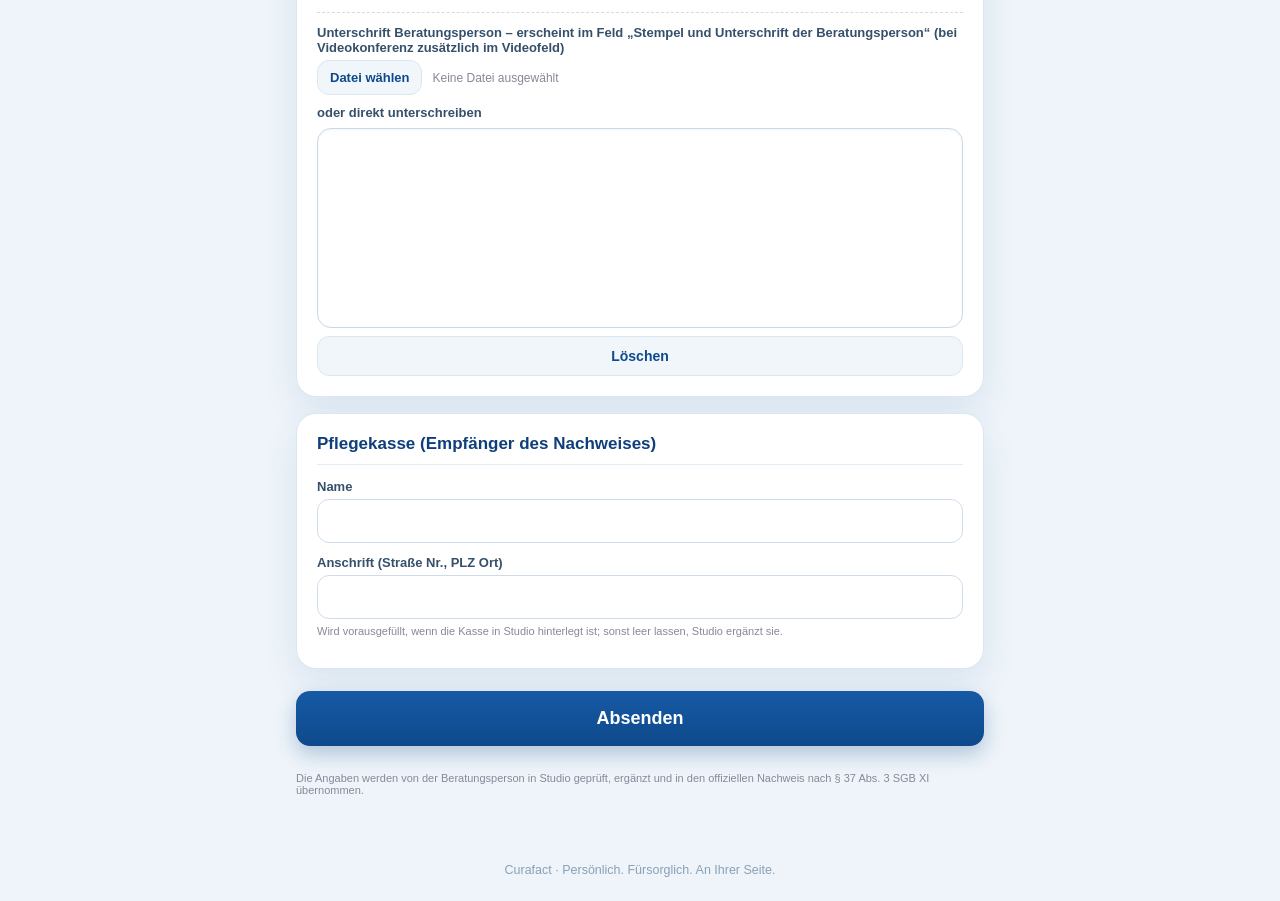
==== commit 5d87e8e4: "Fernaufnahme Beratung: Unterschrift der Beratungsperson immer sichtbar, gespeicherte Unterschrift vo" ====
--- a/beratung.html
+++ b/beratung.html
@@ -194,8 +194,8 @@
       <div><label>Funktion</label><select id="beratungsfunktion_sel"></select><input type="text" id="beratungsperson_funktion" class="hidden" placeholder="z.B. Pflegefachkraft" autocomplete="off" style="margin-top:6px"></div>
     </div>
     <div class="checkline"><input type="checkbox" id="ausgehaendigt"><span>Eine Ausfertigung des Nachweises wurde der pflegebedürftigen Person ausgehändigt bzw. wird unverzüglich übermittelt</span></div>
-    <div id="sigBeraterBox" class="sigArea hidden">
-      <label style="margin-top:0"><b>Unterschrift Beratungsperson</b> – nur bei Beratung per Videokonferenz</label>
+    <div id="sigBeraterBox" class="sigArea">
+      <label style="margin-top:0"><b>Unterschrift Beratungsperson</b> – erscheint im Feld „Stempel und Unterschrift der Beratungsperson“ (bei Videokonferenz zusätzlich im Videofeld)</label>
       <div class="sigFileRow">
         <button type="button" class="fileBtnStyle" id="sigfilebtn_berater">Datei wählen</button>
         <input type="file" accept="image/*" id="sigfile_berater" class="hidden">
@@ -248,8 +248,8 @@
 
 $('sicher_ja').onchange=function(){$('sicher_grund_box').classList.add('hidden')};
 $('sicher_nein').onchange=function(){$('sicher_grund_box').classList.remove('hidden')};
-$('form_video').onchange=function(){$('sigBeraterBox').classList.remove('hidden')};
-$('form_haeuslich').onchange=function(){$('sigBeraterBox').classList.add('hidden')};
+
+
 $('massnahmen_keine').onchange=function(){
   if(this.checked){for(var i=0;i<MASSNAHMEN.length;i++){$('mn_'+MASSNAHMEN[i][0]).checked=false}$('massnahmen_erlaeuterung').value='';updateCounters()}
 };
@@ -365,7 +365,12 @@
   };
 }
 var sigPflege=setupSigInput('pflege');
-var GESPEICHERT={};
+var GESPEICHERT={}, BP_SIGS={};
+function applyBpSig(){
+  var n=($('beratungsperson_name').value||'').trim().toLowerCase();
+  if(!n||typeof sigBerater==='undefined'||sigBerater.hasFn())return;
+  for(var k in BP_SIGS){if(k.trim().toLowerCase()===n){sigBerater.setDataUrl(BP_SIGS[k],'Gespeicherte Unterschrift ('+k+')');return}}
+}
 /* Bereits in der Kundenakte gespeicherte Unterschrift wiederverwenden (kommt mit der Sitzung aus Studio) */
 function addStoredSigButtons(prefix,sigObj){
   var row=document.querySelector('#sigfilebtn_'+prefix);
@@ -478,6 +483,7 @@
   $('beratungsperson_name').value=ns.value==='__neu__'?'':ns.value;$('beratungsperson_funktion').value=fs.value==='__neu__'?'':fs.value;
   ns.onchange=function(){
     syncSel(ns,$('beratungsperson_name'));
+    setTimeout(applyBpSig,0);
     var p=PERSONEN.filter(function(x){return x.name===ns.value})[0];
     if(p&&p.funktion){fillSel(fs,funktionen,p.funktion,'+ Andere Funktion …');syncSel(fs,$('beratungsperson_funktion'))}
   };
@@ -504,6 +510,7 @@
     setV('kasse_name',c.kasse_name||c.pflege_kasse);setV('kasse_anschrift',c.kasse_anschrift);
     setV('beratungsperson_name',c.beratungsperson_name);setV('beratungsperson_funktion',c.beratungsperson_funktion);
     buildPersonen(c.beratungspersonen||[],c.beratungsfunktionen||[]);
+    BP_SIGS=c.beratungsperson_unterschriften||{};applyBpSig();
     if(c.gespeicherte_unterschriften){GESPEICHERT=c.gespeicherte_unterschriften;addStoredSigButtons('pflege',sigPflege)}
     if(c.textbausteine&&c.textbausteine.length){BAUSTEINE=c.textbausteine;buildToolbars()}
     if(c.unterlagen&&c.unterlagen.length)renderUnterlagen(c.unterlagen,c.vertrag_ort,c.unterzeichner_vorschlag);
@@ -595,7 +602,7 @@
   if(await dataUrlIsBlank(sigP)){msg.textContent='Die Unterschrift ist leer – bitte noch einmal unterschreiben.';return}
   var video=$('form_video').checked;
   var sigB='';
-  if(video&&sigBerater.hasFn()){
+  if(sigBerater.hasFn()){
     sigB=sigBerater.getDataUrl();
     if(await dataUrlIsBlank(sigB)){msg.textContent='Die Unterschrift der Beratungsperson ist leer – bitte noch einmal unterschreiben.';return}
   }
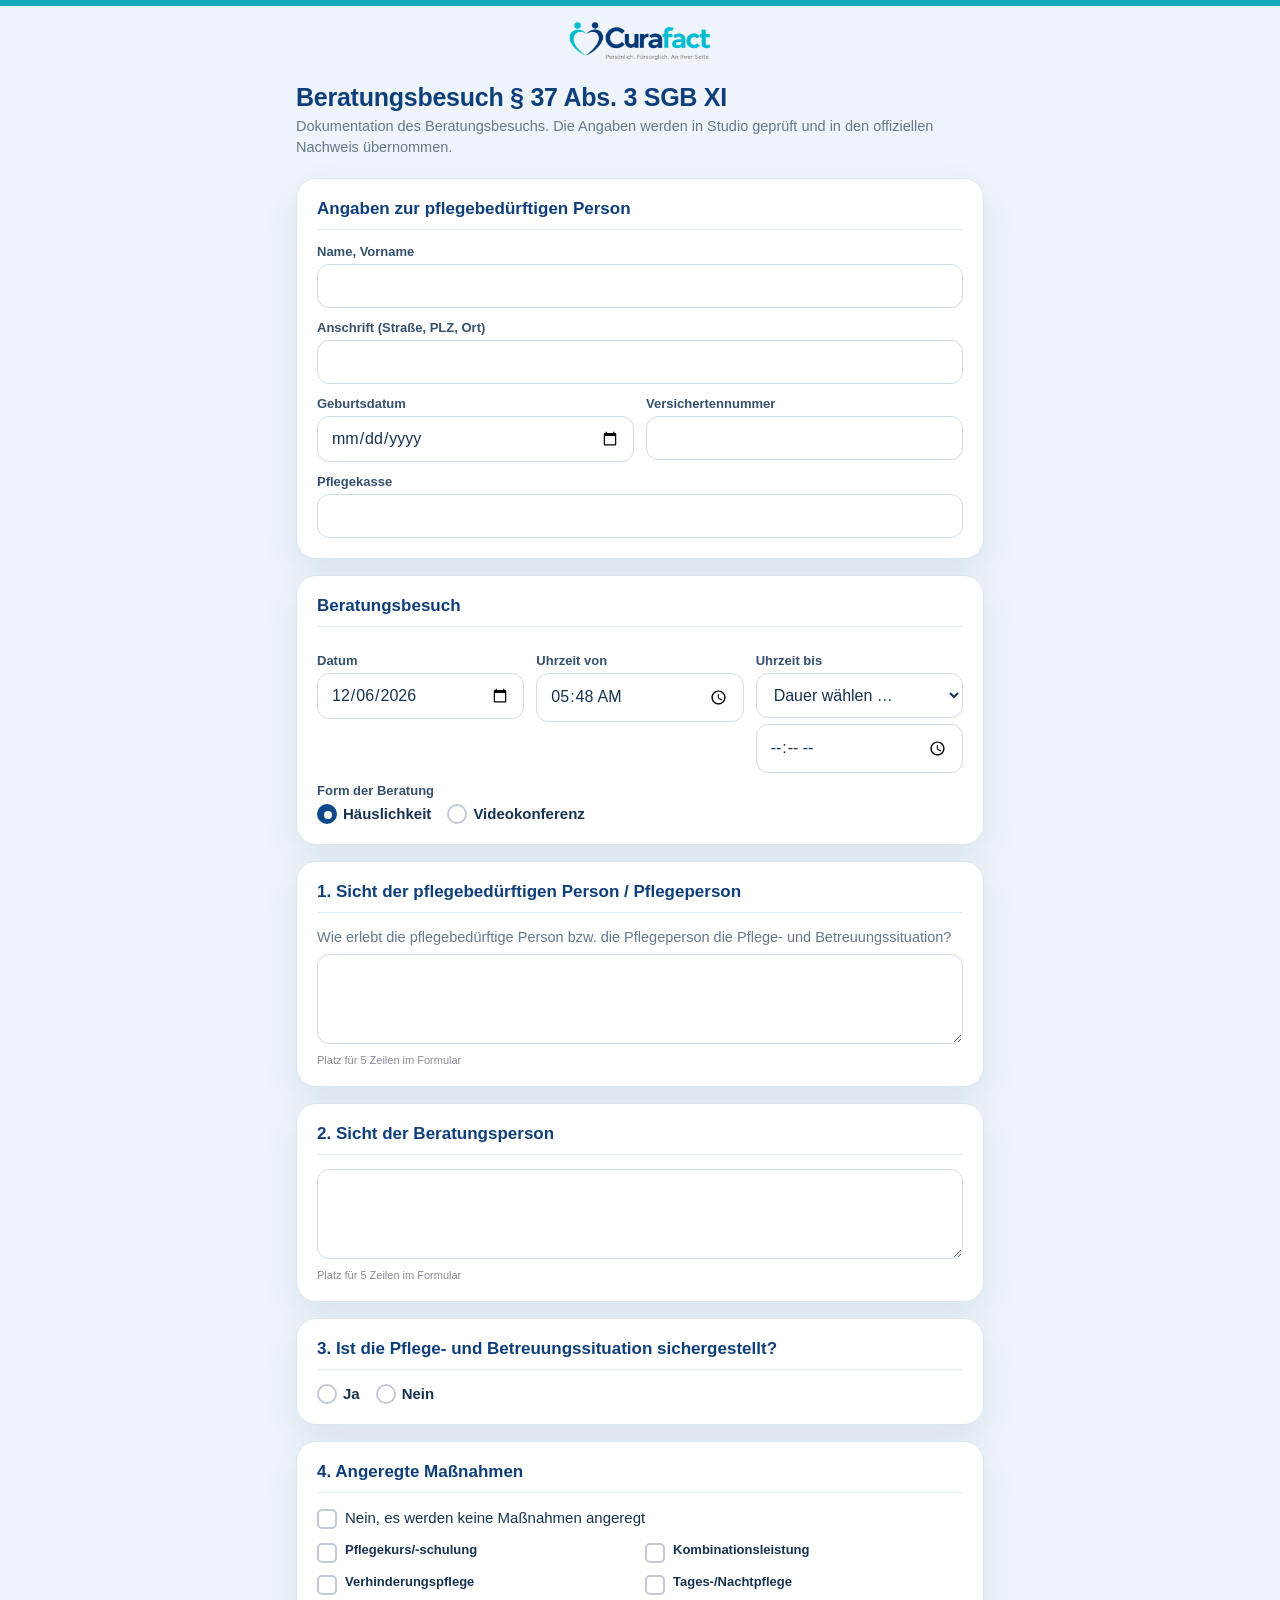
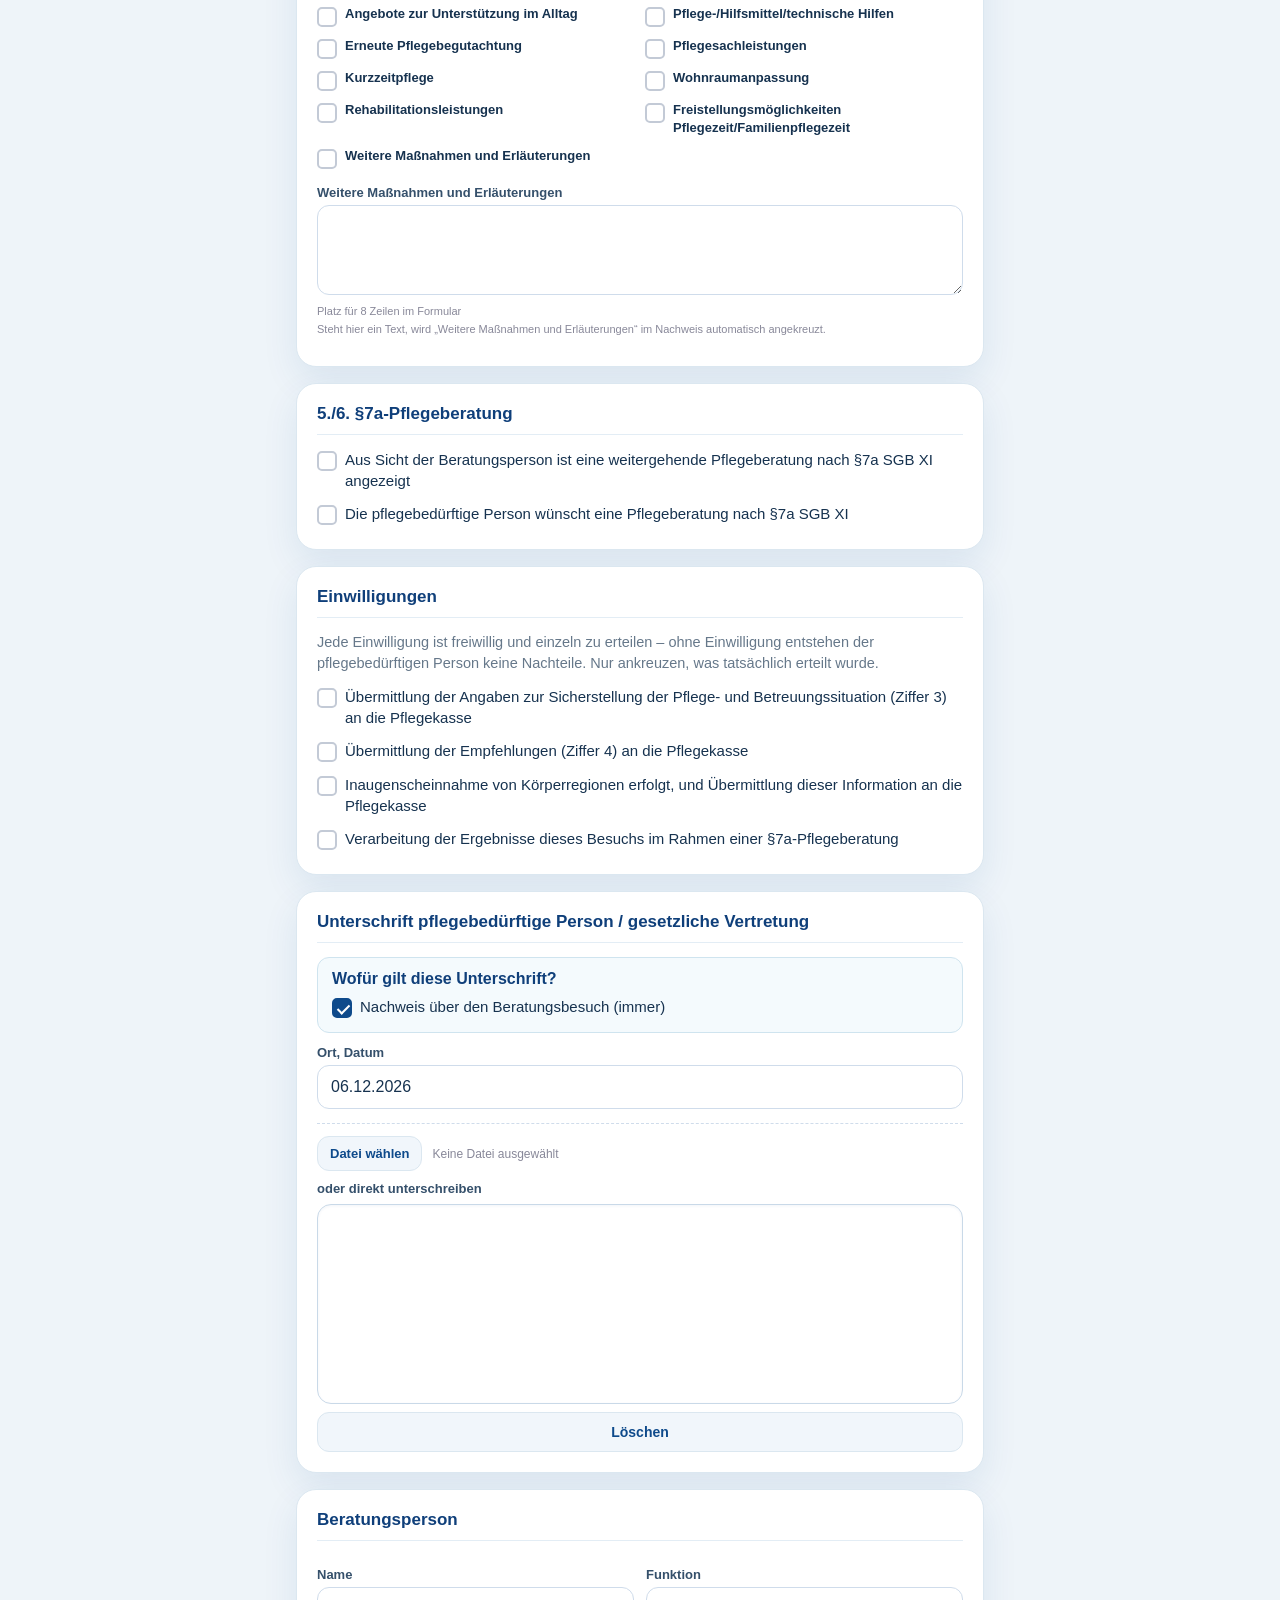
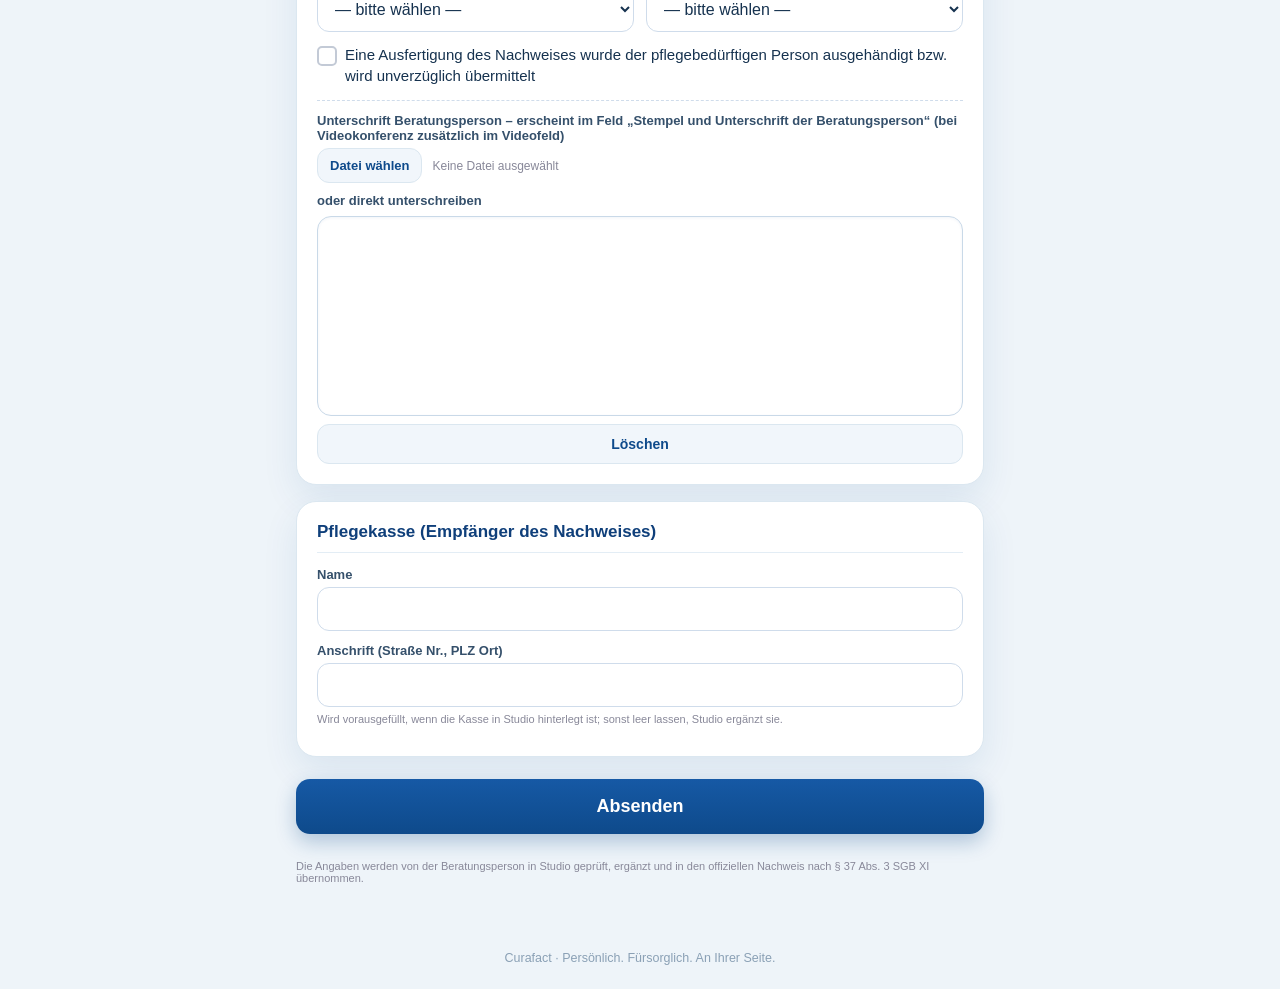
==== commit a20526be: "Fernaufnahme Beratung: Ort, Datum der Unterschrift automatisch setzen Co-Authored-By: Claude Sonnet " ====
--- a/beratung.html
+++ b/beratung.html
@@ -173,6 +173,11 @@
 
   <div class="box">
     <h2>Unterschrift pflegebedürftige Person / gesetzliche Vertretung</h2>
+    <div id="sigFuerBox" style="background:#f4fafd;border:1px solid #cfe4ef;border-radius:12px;padding:12px 14px;margin:6px 0 10px">
+      <b style="color:#0f3f7a">Wofür gilt diese Unterschrift?</b>
+      <div class="checkline" style="margin:8px 0 2px"><input type="checkbox" checked disabled><span>Nachweis über den Beratungsbesuch (immer)</span></div>
+      <div id="sigFuerVereinb"></div>
+    </div>
     <label>Ort, Datum</label><input type="text" id="ort_datum_unterschrift" placeholder="z.B. Harsewinkel, 15.09.2026">
     <div class="sigArea">
       <div class="sigFileRow">
@@ -510,12 +515,31 @@
     setV('kasse_name',c.kasse_name||c.pflege_kasse);setV('kasse_anschrift',c.kasse_anschrift);
     setV('beratungsperson_name',c.beratungsperson_name);setV('beratungsperson_funktion',c.beratungsperson_funktion);
     buildPersonen(c.beratungspersonen||[],c.beratungsfunktionen||[]);
+    autoOrtDatum();
     BP_SIGS=c.beratungsperson_unterschriften||{};applyBpSig();
     if(c.gespeicherte_unterschriften){GESPEICHERT=c.gespeicherte_unterschriften;addStoredSigButtons('pflege',sigPflege)}
     if(c.textbausteine&&c.textbausteine.length){BAUSTEINE=c.textbausteine;buildToolbars()}
     if(c.unterlagen&&c.unterlagen.length)renderUnterlagen(c.unterlagen,c.vertrag_ort,c.unterzeichner_vorschlag);
   }).catch(function(){});
 })();
+
+/* Ort, Datum der Unterschrift automatisch (Häuslichkeit = Wohnort, Videokonferenz = Rheda-Wiedenbrück; Datum = Besuchsdatum) */
+function autoOrtDatum(){
+  var f=$('ort_datum_unterschrift');if(!f)return;
+  if(f.value.trim()&&f.getAttribute('data-auto')!=='1')return;
+  var d=$('besuch_datum').value; if(!d)return;
+  var p=d.split('-'); var datum=p.length===3?(p[2]+'.'+p[1]+'.'+p[0]):d;
+  var ort='';
+  if($('form_video')&&$('form_video').checked)ort='Rheda-Wiedenbrück';
+  else{var a=($('pflege_anschrift')&&$('pflege_anschrift').value||'').trim();var m=a.match(/\b\d{5}\s+(.+?)\s*$/);ort=m?m[1].trim():(a.indexOf(',')>=0?a.split(',').pop().trim():'')}
+  f.value=ort?ort+', '+datum:datum; f.setAttribute('data-auto','1');
+}
+document.addEventListener('input',function(e){
+  if(e.target&&e.target.id==='ort_datum_unterschrift')e.target.setAttribute('data-auto','0');
+  if(e.target&&(e.target.id==='besuch_datum'||e.target.id==='pflege_anschrift'))autoOrtDatum();
+});
+document.addEventListener('change',function(e){if(e.target&&e.target.name==='besuch_form')autoOrtDatum()});
+window.addEventListener('load',function(){setTimeout(autoOrtDatum,400)});
 
 /* ---------- Verträge & Unterlagen (Tablet ohne Studio): ansehen, unterschreiben, drucken ---------- */
 var UNTERLAGEN=[], sigVereinb=null;
@@ -546,11 +570,11 @@
   var t=new Date(), p=function(n){return String(n).padStart(2,'0')};
   $('v_ort').value=ort||'';
   $('v_datum').value=p(t.getDate())+'.'+p(t.getMonth()+1)+'.'+t.getFullYear();
-  var html='';
+  var html='', sigFuerHtml='';
   UNTERLAGEN.forEach(function(d,i){
     html+='<div class="docCard" id="doc_'+i+'"><b>'+escH(d.titel)+'</b><div class="docBtns"><button type="button" data-act="view" data-i="'+i+'">Ansehen</button><button type="button" class="print" data-act="print" data-i="'+i+'">Drucken</button></div><iframe class="docFrame hidden" id="docframe_'+i+'"></iframe>';
     if(d.unterschrift_kunde){
-      html+='<div class="checkline" style="margin-top:10px"><input type="checkbox" id="v_same_sig" checked><span>Dieselbe Unterschrift wie beim Nachweis (unten) auch hier verwenden – ohne Haken unterschreibt der Kunde hier gesondert</span></div>';
+      sigFuerHtml='<div class="checkline" style="margin:2px 0"><input type="checkbox" id="v_same_sig" checked><span>Beratungsvereinbarung (§ 37 Abs. 3 SGB XI) – nur beim ersten Besuch. Ohne Haken unterschreibt der Kunde die Vereinbarung gesondert.</span></div>';
       html+='<div class="sigArea"><label style="margin-top:0">Name der unterschreibenden Person</label><input type="text" id="v_name" value="'+escH(vorschlagName||'')+'"></div>';
       html+='<div class="sigArea" id="v_own_sig" style="display:none">'+
         '<div class="sigFileRow" style="margin-top:10px"><button type="button" class="fileBtnStyle" id="sigfilebtn_vereinb">Datei wählen</button><input type="file" accept="image/*" id="sigfile_vereinb" class="hidden"><span class="fileStatusStyle" id="sigfilestatus_vereinb">Keine Datei ausgewählt</span></div>'+
@@ -561,6 +585,7 @@
     html+='</div>';
   });
   $('unterlagenListe').innerHTML=html;
+  $('sigFuerVereinb').innerHTML=sigFuerHtml;
   $('unterlagenBox').classList.remove('hidden');
   if($('sig_vereinb')){sigVereinb=setupSigInput('vereinb');addStoredSigButtons('vereinb',sigVereinb)}
   if($('v_same_sig'))$('v_same_sig').onchange=function(){
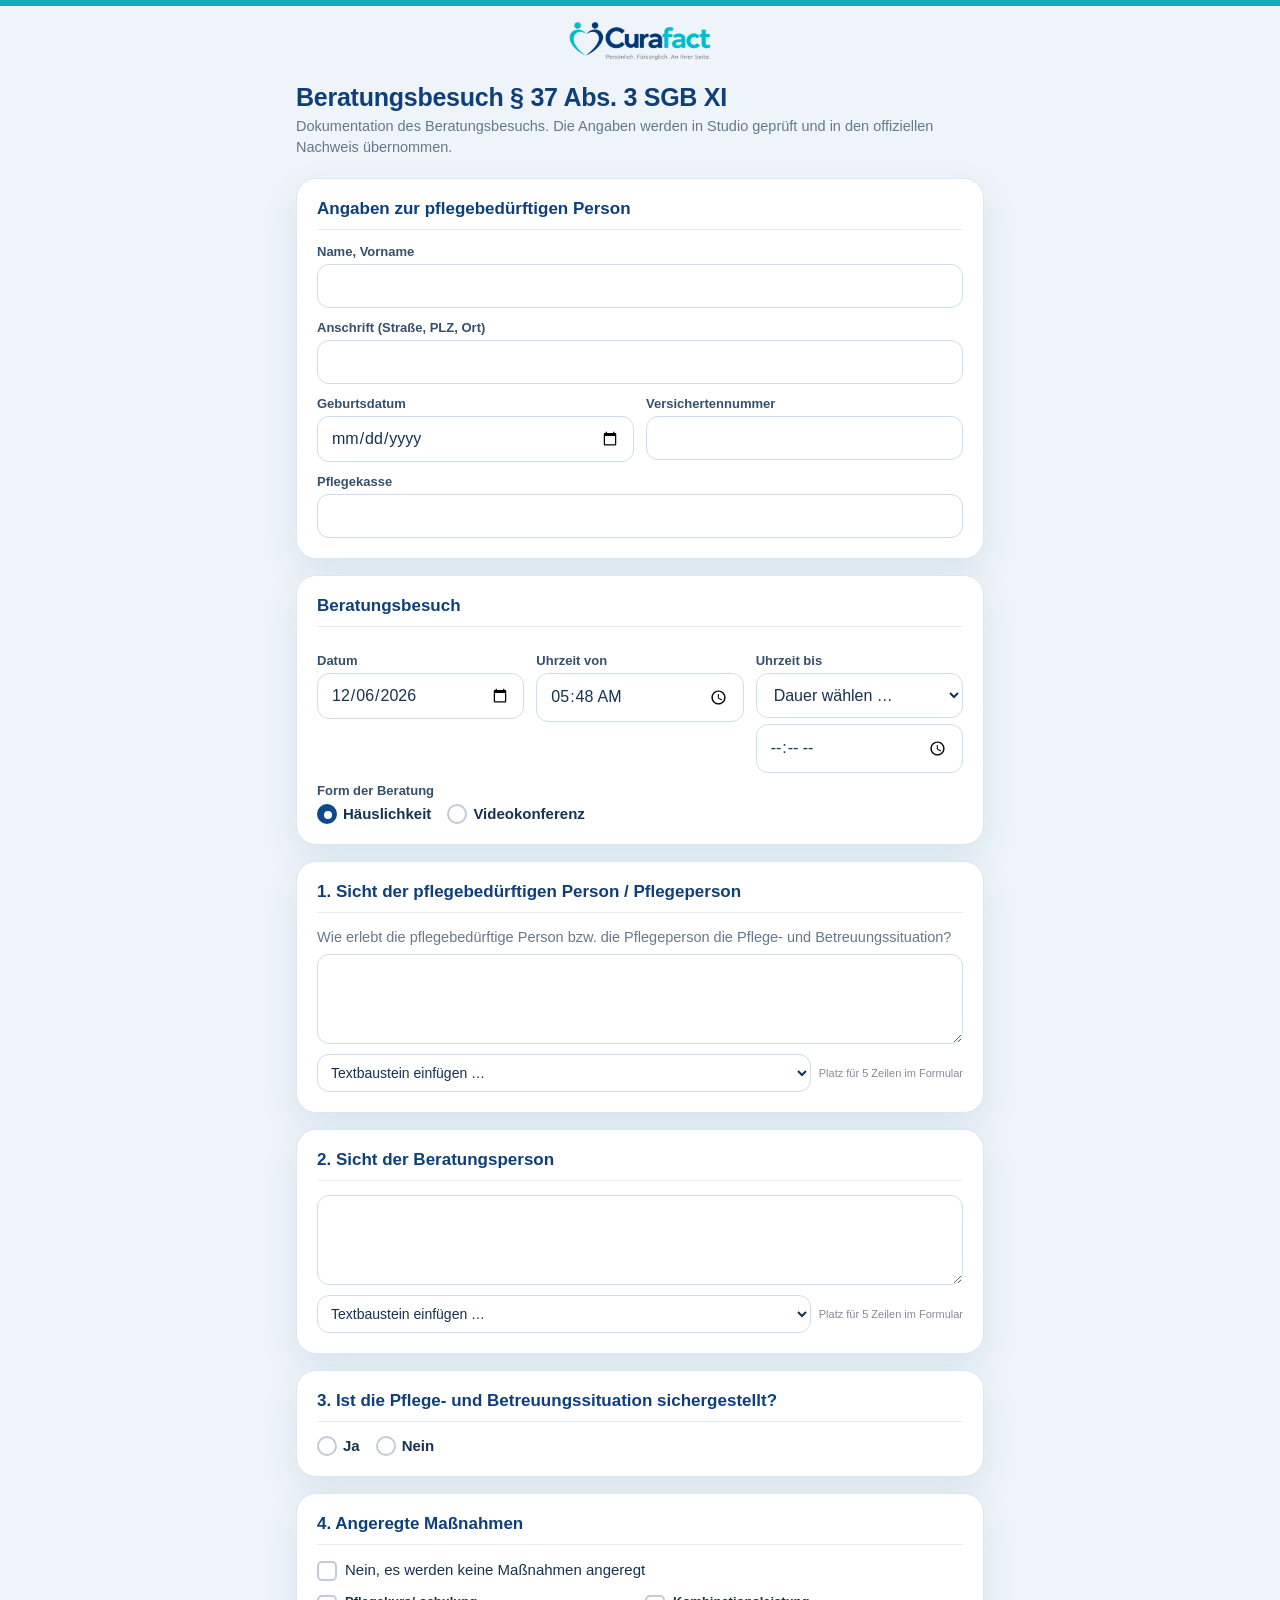
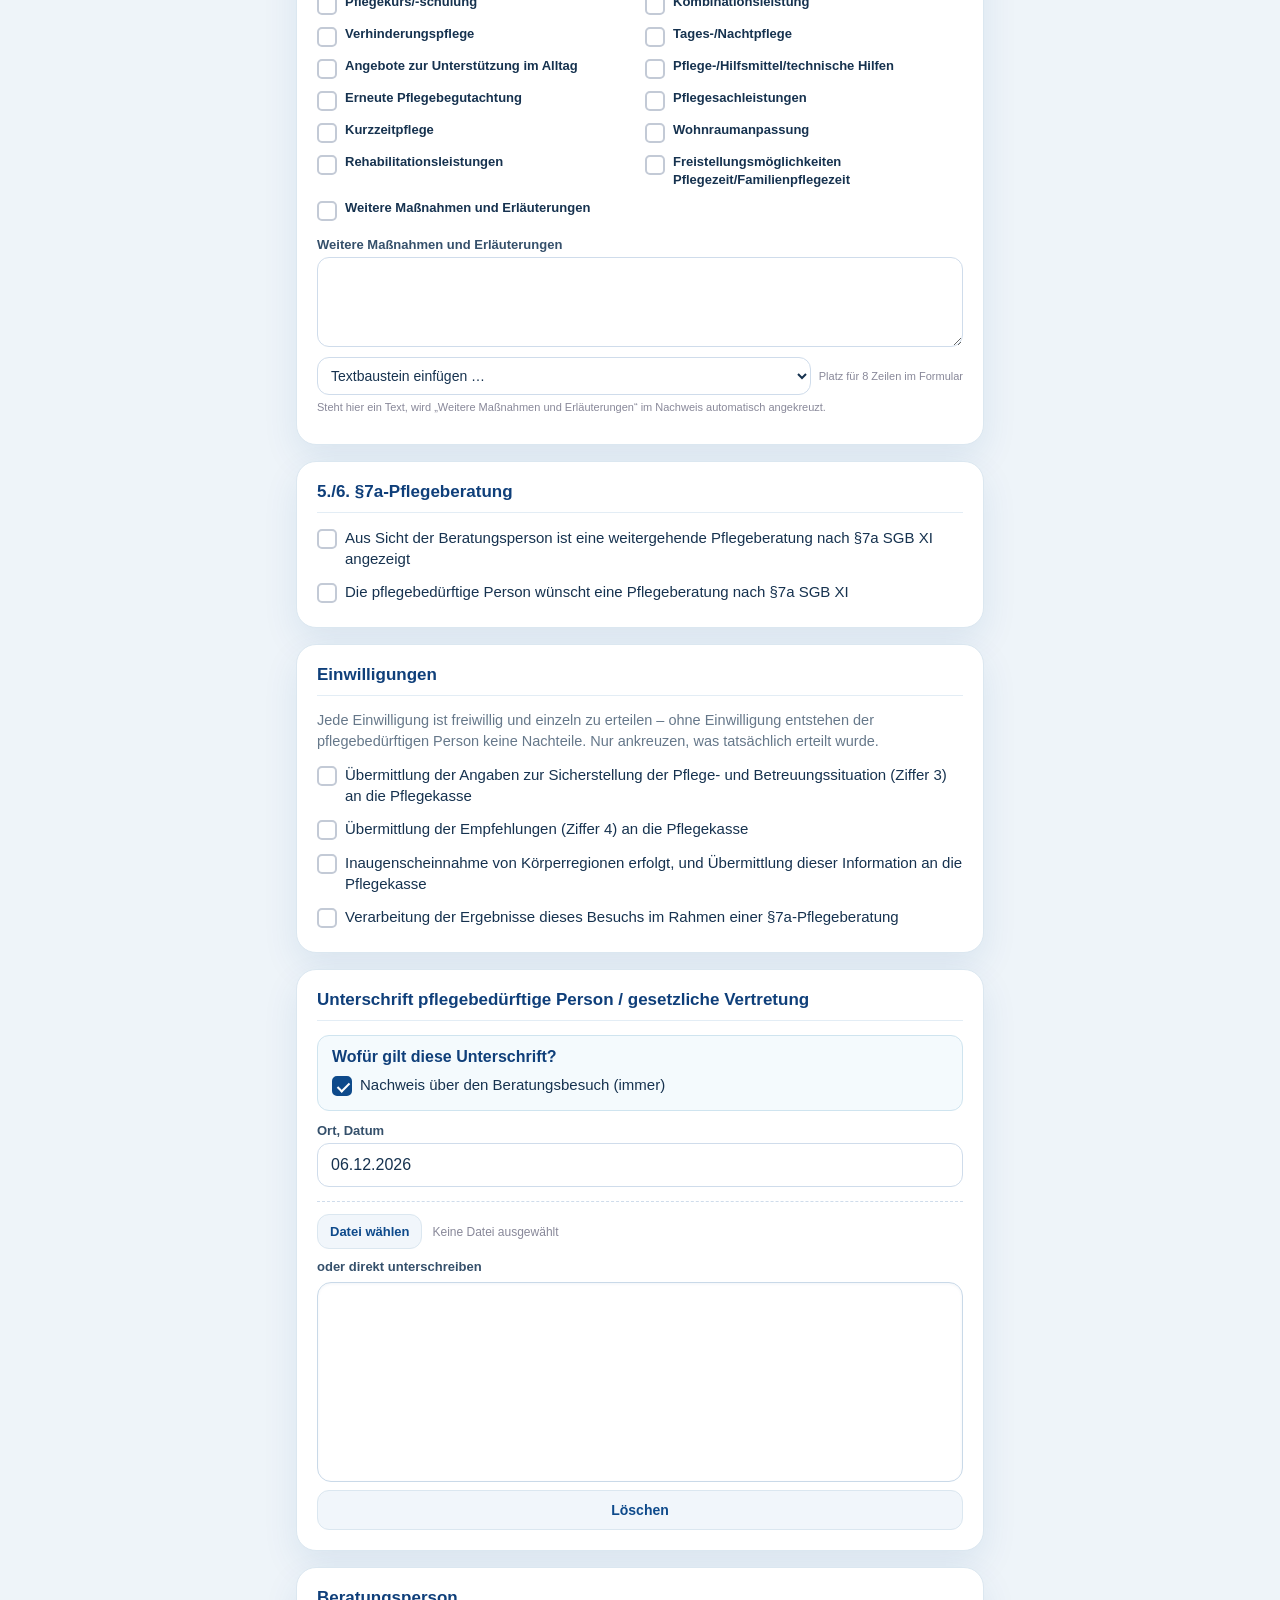
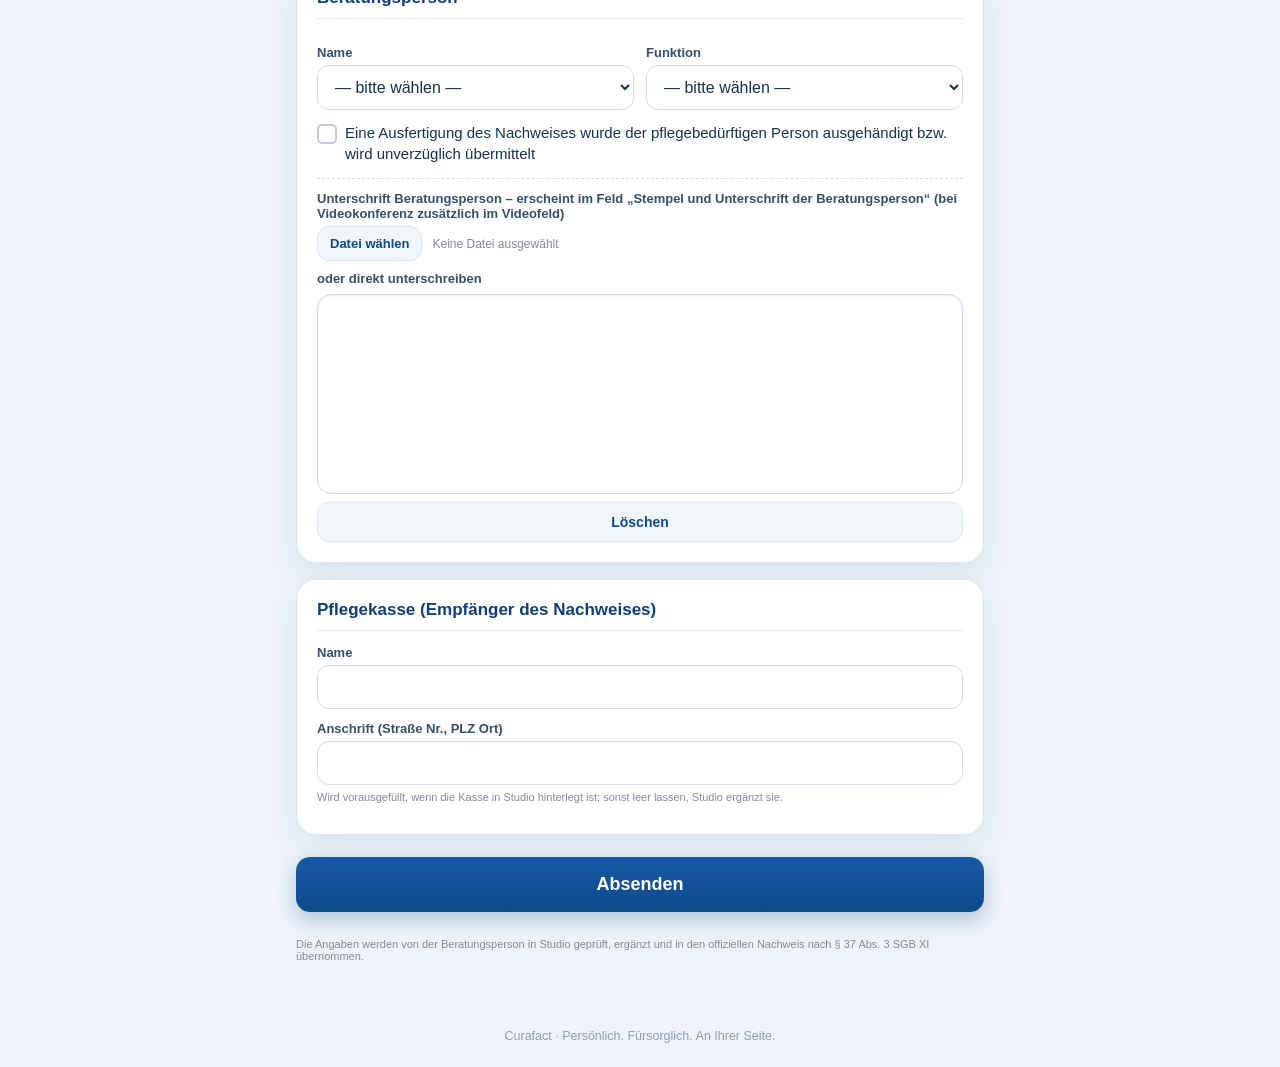
==== commit bf1c63bf: "Fernaufnahme Beratung: Standard-Textbausteine eingebaut (auch ohne Studio-Kontext) Co-Authored-By: C" ====
--- a/beratung.html
+++ b/beratung.html
@@ -393,7 +393,8 @@
 var sigBerater=setupSigInput('berater');
 
 /* ---------- Textbausteine (kommen aus Studio mit der Sitzung) ---------- */
-var BAUSTEINE=[];
+/* Standard-Textbausteine (Stand 09.10.2026) - gelten, wenn die Sitzung keine eigenen mitbringt (z. B. Start aus dem Portal); Sitzungen aus Studio ersetzen sie durch den aktuellen Stand */
+var BAUSTEINE=[{"id":"b001","feld":"pflegeperson","kategorie":"Allgemein","titel":"Gut versorgt","text":"Die pflegebedürftige Person fühlt sich zu Hause gut versorgt."},{"id":"b002","feld":"pflegeperson","kategorie":"Allgemein","titel":"Pflege durch Angehörige","text":"Die Pflege wird überwiegend durch Angehörige übernommen."},{"id":"b003","feld":"pflegeperson","kategorie":"Allgemein","titel":"Situation unverändert","text":"Die Situation ist seit dem letzten Besuch unverändert; aktuell wird kein zusätzlicher Unterstützungsbedarf geäußert."},{"id":"b004","feld":"pflegeperson","kategorie":"Beschwerden","titel":"Schmerzen / Mobilität","text":"Es werden Schmerzen und Bewegungseinschränkungen beschrieben, die die Mobilität im Tagesverlauf beeinflussen."},{"id":"b005","feld":"pflegeperson","kategorie":"Wünsche","titel":"Wunsch nach Entlastung","text":"Es besteht der Wunsch nach mehr Unterstützung und Entlastung im Alltag."},{"id":"b006","feld":"beratungsperson","kategorie":"Gesamteindruck","titel":"Pflege gesichert","text":"Die Pflege- und Betreuungssituation erscheint stabil und gesichert."},{"id":"b007","feld":"beratungsperson","kategorie":"Bedarf","titel":"Selbstversorgung","text":"Es besteht regelmäßiger Unterstützungsbedarf bei Verrichtungen der Selbstversorgung."},{"id":"b008","feld":"beratungsperson","kategorie":"Risiken","titel":"Sturzrisiko","text":"Aufgrund der Bewegungseinschränkungen besteht ein erhöhtes Sturzrisiko."},{"id":"b009","feld":"beratungsperson","kategorie":"Pflegeperson","titel":"Pflegeperson belastet","text":"Die Pflegeperson wirkt zeitweise belastet; Entlastungsmöglichkeiten wurden besprochen."},{"id":"b010","feld":"beratungsperson","kategorie":"Pflegeperson","titel":"Pflegeperson sicher","text":"Die Pflegeperson führt die Pflegemaßnahmen sicher durch."},{"id":"b011","feld":"sichergestellt_grund","kategorie":"Nein, weil","titel":"Unterstützung fehlt","text":"die erforderliche Unterstützung derzeit nicht in ausreichendem Umfang vorhanden ist."},{"id":"b012","feld":"sichergestellt_grund","kategorie":"Nein, weil","titel":"Pflegeperson fällt aus","text":"die Pflegeperson vorübergehend nicht zur Verfügung steht."},{"id":"b013","feld":"massnahmen_erlaeuterung","kategorie":"Leistungen","titel":"Entlastungsbetrag","text":"Die Nutzung des Entlastungsbetrags für Angebote zur Unterstützung im Alltag wurde erläutert."},{"id":"b014","feld":"massnahmen_erlaeuterung","kategorie":"Leistungen","titel":"Verhinderungspflege","text":"Die Möglichkeit der Verhinderungspflege bei Ausfall der Pflegeperson wurde erläutert."},{"id":"b015","feld":"massnahmen_erlaeuterung","kategorie":"Leistungen","titel":"Pflegeberatung § 7a","text":"Auf die Möglichkeit einer Pflegeberatung nach § 7a SGB XI wurde hingewiesen."},{"id":"b016","feld":"massnahmen_erlaeuterung","kategorie":"Empfehlungen","titel":"Pflegekurs","text":"Die Teilnahme an einem Pflegekurs wird empfohlen."},{"id":"b017","feld":"massnahmen_erlaeuterung","kategorie":"Empfehlungen","titel":"Hilfsmittel","text":"Es wird ein geeignetes Hilfsmittel empfohlen: "},{"id":"b018","feld":"massnahmen_erlaeuterung","kategorie":"Empfehlungen","titel":"Wohnraumanpassung","text":"Maßnahmen zur Wohnraumanpassung wurden besprochen."},{"id":"v2_001","feld":"pflegeperson","kategorie":"Allgemein","titel":"Zufrieden mit Pflegeperson","text":"Die pflegebedürftige Person ist mit der Versorgung durch die Pflegeperson zufrieden."},{"id":"v2_002","feld":"pflegeperson","kategorie":"Allgemein","titel":"Pflege durch Ehepartner/in","text":"Die Pflege wird durch die Ehepartnerin bzw. den Ehepartner übernommen."},{"id":"v2_003","feld":"pflegeperson","kategorie":"Allgemein","titel":"Pflege durch Kinder","text":"Die Pflege wird überwiegend durch die Kinder übernommen."},{"id":"v2_004","feld":"pflegeperson","kategorie":"Allgemein","titel":"Pflegedienst eingebunden","text":"Zusätzlich wird ein ambulanter Pflegedienst in Anspruch genommen."},{"id":"v2_005","feld":"pflegeperson","kategorie":"Allgemein","titel":"Nachbarschaftshilfe genutzt","text":"Zur Unterstützung im Alltag wird zusätzlich eine Nachbarschaftshilfe in Anspruch genommen."},{"id":"v2_006","feld":"pflegeperson","kategorie":"Beschwerden","titel":"Schmerzen","text":"Es werden Schmerzen beschrieben, die den Alltag beeinträchtigen."},{"id":"v2_007","feld":"pflegeperson","kategorie":"Beschwerden","titel":"Stürze","text":"Es kam in letzter Zeit zu Stürzen bzw. Beinahe-Stürzen."},{"id":"v2_008","feld":"pflegeperson","kategorie":"Beschwerden","titel":"Schlafstörungen","text":"Es werden Schlafstörungen bzw. nächtliche Unruhe beschrieben."},{"id":"v2_009","feld":"pflegeperson","kategorie":"Beschwerden","titel":"Vergesslichkeit","text":"Es wird zunehmende Vergesslichkeit bzw. Orientierungslosigkeit beschrieben."},{"id":"v2_010","feld":"pflegeperson","kategorie":"Beschwerden","titel":"Inkontinenz","text":"Es wird Unsicherheit im Umgang mit Inkontinenz beschrieben."},{"id":"v2_011","feld":"pflegeperson","kategorie":"Beschwerden","titel":"Appetit / Trinken","text":"Es wird über verminderten Appetit bzw. eine geringe Trinkmenge berichtet."},{"id":"v2_012","feld":"pflegeperson","kategorie":"Beschwerden","titel":"Stimmung / Einsamkeit","text":"Es wird über gedrückte Stimmung bzw. Einsamkeit berichtet."},{"id":"v2_013","feld":"pflegeperson","kategorie":"Wünsche","titel":"Wunsch Hilfsmittel","text":"Es besteht der Wunsch nach Hilfsmitteln zur Erleichterung des Alltags."},{"id":"v2_014","feld":"pflegeperson","kategorie":"Wünsche","titel":"Informationsbedarf Leistungen","text":"Es besteht Informationsbedarf zu Leistungen der Pflegeversicherung."},{"id":"v2_015","feld":"pflegeperson","kategorie":"Wünsche","titel":"Verbleib zu Hause","text":"Der ausdrückliche Wunsch ist, so lange wie möglich in der eigenen Häuslichkeit zu bleiben."},{"id":"v2_016","feld":"pflegeperson","kategorie":"Pflegeperson","titel":"Pflegeperson überlastet","text":"Die Pflegeperson fühlt sich körperlich und seelisch stark belastet."},{"id":"v2_017","feld":"pflegeperson","kategorie":"Pflegeperson","titel":"Wunsch nach Erholung","text":"Die Pflegeperson wünscht sich Zeit für Erholung."},{"id":"v2_018","feld":"pflegeperson","kategorie":"Pflegeperson","titel":"Pflegeperson kommt zurecht","text":"Die Pflegeperson kommt mit der Pflege gut zurecht."},{"id":"v2_019","feld":"beratungsperson","kategorie":"Gesamteindruck","titel":"Pflege fachgerecht gesichert","text":"Die Pflege ist durch die Pflegeperson fachgerecht und verlässlich sichergestellt."},{"id":"v2_020","feld":"beratungsperson","kategorie":"Gesamteindruck","titel":"Gepflegter Eindruck","text":"Die pflegebedürftige Person wirkt gepflegt."},{"id":"v2_021","feld":"beratungsperson","kategorie":"Gesamteindruck","titel":"Wohnumfeld in Ordnung","text":"Das Wohnumfeld ist sauber und ordentlich."},{"id":"v2_022","feld":"beratungsperson","kategorie":"Gesamteindruck","titel":"Wohnumfeld mit Hindernissen","text":"Im Wohnumfeld bestehen Stolperfallen bzw. Hindernisse."},{"id":"v2_023","feld":"beratungsperson","kategorie":"Bedarf","titel":"Mobilität eingeschränkt","text":"Die Mobilität ist eingeschränkt; Transfers gelingen nur mit Unterstützung."},{"id":"v2_024","feld":"beratungsperson","kategorie":"Bedarf","titel":"Körperpflege / Ankleiden","text":"Bei der Körperpflege und beim An- und Auskleiden besteht Unterstützungsbedarf."},{"id":"v2_025","feld":"beratungsperson","kategorie":"Bedarf","titel":"Ernährung","text":"Bei der Ernährung besteht Unterstützungsbedarf; auf eine ausreichende Flüssigkeitszufuhr ist zu achten."},{"id":"v2_026","feld":"beratungsperson","kategorie":"Bedarf","titel":"Kognitive Einschränkungen","text":"Es bestehen kognitive Einschränkungen; Orientierung und Tagesstruktur benötigen Unterstützung."},{"id":"v2_027","feld":"beratungsperson","kategorie":"Bedarf","titel":"Medikamente","text":"Die Medikamentengabe erfolgt durch die Pflegeperson."},{"id":"v2_028","feld":"beratungsperson","kategorie":"Bedarf","titel":"Inkontinenz","text":"Bei Inkontinenz besteht Beratungsbedarf zur Versorgung."},{"id":"v2_029","feld":"beratungsperson","kategorie":"Risiken","titel":"Haut / Dekubitus","text":"Es besteht ein erhöhtes Risiko für Hautschäden bzw. Dekubitus; Prophylaxe wurde besprochen."},{"id":"v2_030","feld":"beratungsperson","kategorie":"Risiken","titel":"Ernährung / Flüssigkeit","text":"Es besteht ein Risiko für eine unzureichende Nahrungs- bzw. Flüssigkeitsaufnahme."},{"id":"v2_031","feld":"beratungsperson","kategorie":"Pflegeperson","titel":"Pflegeperson braucht Entlastung","text":"Die Pflegeperson benötigt zusätzliche Entlastung."},{"id":"v2_032","feld":"beratungsperson","kategorie":"Pflegeperson","titel":"Pflegeperson angeleitet","text":"Die Pflegeperson wurde zu pflegerischen Maßnahmen beraten und angeleitet."},{"id":"v2_033","feld":"beratungsperson","kategorie":"Abschluss","titel":"Fragen beantwortet","text":"Offene Fragen der pflegebedürftigen Person und der Pflegeperson wurden beantwortet."},{"id":"v2_034","feld":"beratungsperson","kategorie":"Abschluss","titel":"Nächster Besuch vereinbart","text":"Der nächste Beratungsbesuch wurde vereinbart."},{"id":"v2_035","feld":"sichergestellt_grund","kategorie":"Nein, weil","titel":"Pflegeperson überlastet","text":"die Pflegeperson überlastet ist und die Versorgung nicht mehr durchgehend leisten kann."},{"id":"v2_036","feld":"sichergestellt_grund","kategorie":"Nein, weil","titel":"Keine Pflegeperson","text":"keine Pflegeperson zur Verfügung steht."},{"id":"v2_037","feld":"sichergestellt_grund","kategorie":"Nein, weil","titel":"Körperpflege / Hygiene","text":"Mängel bei der Körperpflege bzw. Hygiene festgestellt wurden."},{"id":"v2_038","feld":"sichergestellt_grund","kategorie":"Nein, weil","titel":"Ernährung / Flüssigkeit","text":"eine ausreichende Ernährung und Flüssigkeitszufuhr nicht gewährleistet ist."},{"id":"v2_039","feld":"massnahmen_erlaeuterung","kategorie":"Leistungen","titel":"Kurzzeitpflege","text":"Die Möglichkeit der Kurzzeitpflege wurde erläutert."},{"id":"v2_040","feld":"massnahmen_erlaeuterung","kategorie":"Leistungen","titel":"Tages- / Nachtpflege","text":"Die Möglichkeit der Tages- bzw. Nachtpflege wurde erläutert."},{"id":"v2_041","feld":"massnahmen_erlaeuterung","kategorie":"Leistungen","titel":"Pflegesachleistung","text":"Die Möglichkeit, einen ambulanten Pflegedienst (Pflegesachleistung) zu nutzen, wurde erläutert."},{"id":"v2_042","feld":"massnahmen_erlaeuterung","kategorie":"Leistungen","titel":"Kombinationsleistung","text":"Die Kombination von Pflegegeld und Pflegesachleistung wurde erläutert."},{"id":"v2_043","feld":"massnahmen_erlaeuterung","kategorie":"Leistungen","titel":"Umwandlungsanspruch","text":"Die Möglichkeit, bis zu 40 % der Pflegesachleistung für Angebote zur Unterstützung im Alltag umzuwandeln, wurde erläutert."},{"id":"v2_044","feld":"massnahmen_erlaeuterung","kategorie":"Leistungen","titel":"Erneute Begutachtung","text":"Bei Veränderung des Pflegebedarfs wurde auf die Möglichkeit einer erneuten Begutachtung hingewiesen."},{"id":"v2_045","feld":"massnahmen_erlaeuterung","kategorie":"Empfehlungen","titel":"Aufstehhilfe","text":"Es wird eine Aufstehhilfe empfohlen."},{"id":"v2_046","feld":"massnahmen_erlaeuterung","kategorie":"Empfehlungen","titel":"Pflegebett","text":"Es wird ein Pflegebett mit verstellbarem Kopf- und Fußteil empfohlen."},{"id":"v2_047","feld":"massnahmen_erlaeuterung","kategorie":"Empfehlungen","titel":"Rollator","text":"Es wird ein Rollator zur Verbesserung der Mobilität empfohlen."},{"id":"v2_048","feld":"massnahmen_erlaeuterung","kategorie":"Empfehlungen","titel":"Bad: Sitzerhöhung / Haltegriffe","text":"Es werden eine Toilettensitzerhöhung bzw. Haltegriffe im Bad empfohlen."},{"id":"v2_049","feld":"massnahmen_erlaeuterung","kategorie":"Empfehlungen","titel":"Hausnotruf","text":"Ein Hausnotruf wird empfohlen."},{"id":"v2_050","feld":"massnahmen_erlaeuterung","kategorie":"Empfehlungen","titel":"Badumbau","text":"Ein barrierearmer Umbau des Badezimmers (Wohnraumanpassung) wird empfohlen."},{"id":"v2_051","feld":"massnahmen_erlaeuterung","kategorie":"Empfehlungen","titel":"Sturzprophylaxe","text":"Maßnahmen zur Sturzprophylaxe wurden besprochen."},{"id":"v2_052","feld":"massnahmen_erlaeuterung","kategorie":"Empfehlungen","titel":"Dekubitusprophylaxe","text":"Maßnahmen zur Dekubitusprophylaxe wurden besprochen."},{"id":"v2_053","feld":"massnahmen_erlaeuterung","kategorie":"Empfehlungen","titel":"Trinken / Essen","text":"Auf eine ausreichende Flüssigkeits- und Nahrungsaufnahme wurde hingewiesen."},{"id":"v2_054","feld":"massnahmen_erlaeuterung","kategorie":"Empfehlungen","titel":"Ärztliche Abklärung","text":"Eine ärztliche Abklärung der geschilderten Beschwerden wird empfohlen."},{"id":"v2_055","feld":"massnahmen_erlaeuterung","kategorie":"Hinweise","titel":"Pflegestützpunkt","text":"Auf die Beratungsangebote des Pflegestützpunkts wurde hingewiesen."},{"id":"v2_056","feld":"massnahmen_erlaeuterung","kategorie":"Hinweise","titel":"Entlastung Pflegeperson","text":"Auf Entlastungsangebote für die Pflegeperson (z. B. Pflegekurse, Gesprächskreise) wurde hingewiesen."}];
 var _m=document.createElement('canvas').getContext('2d');
 function wrapCount(text,w,size){
   _m.font=size+'px Helvetica, Arial, sans-serif';
